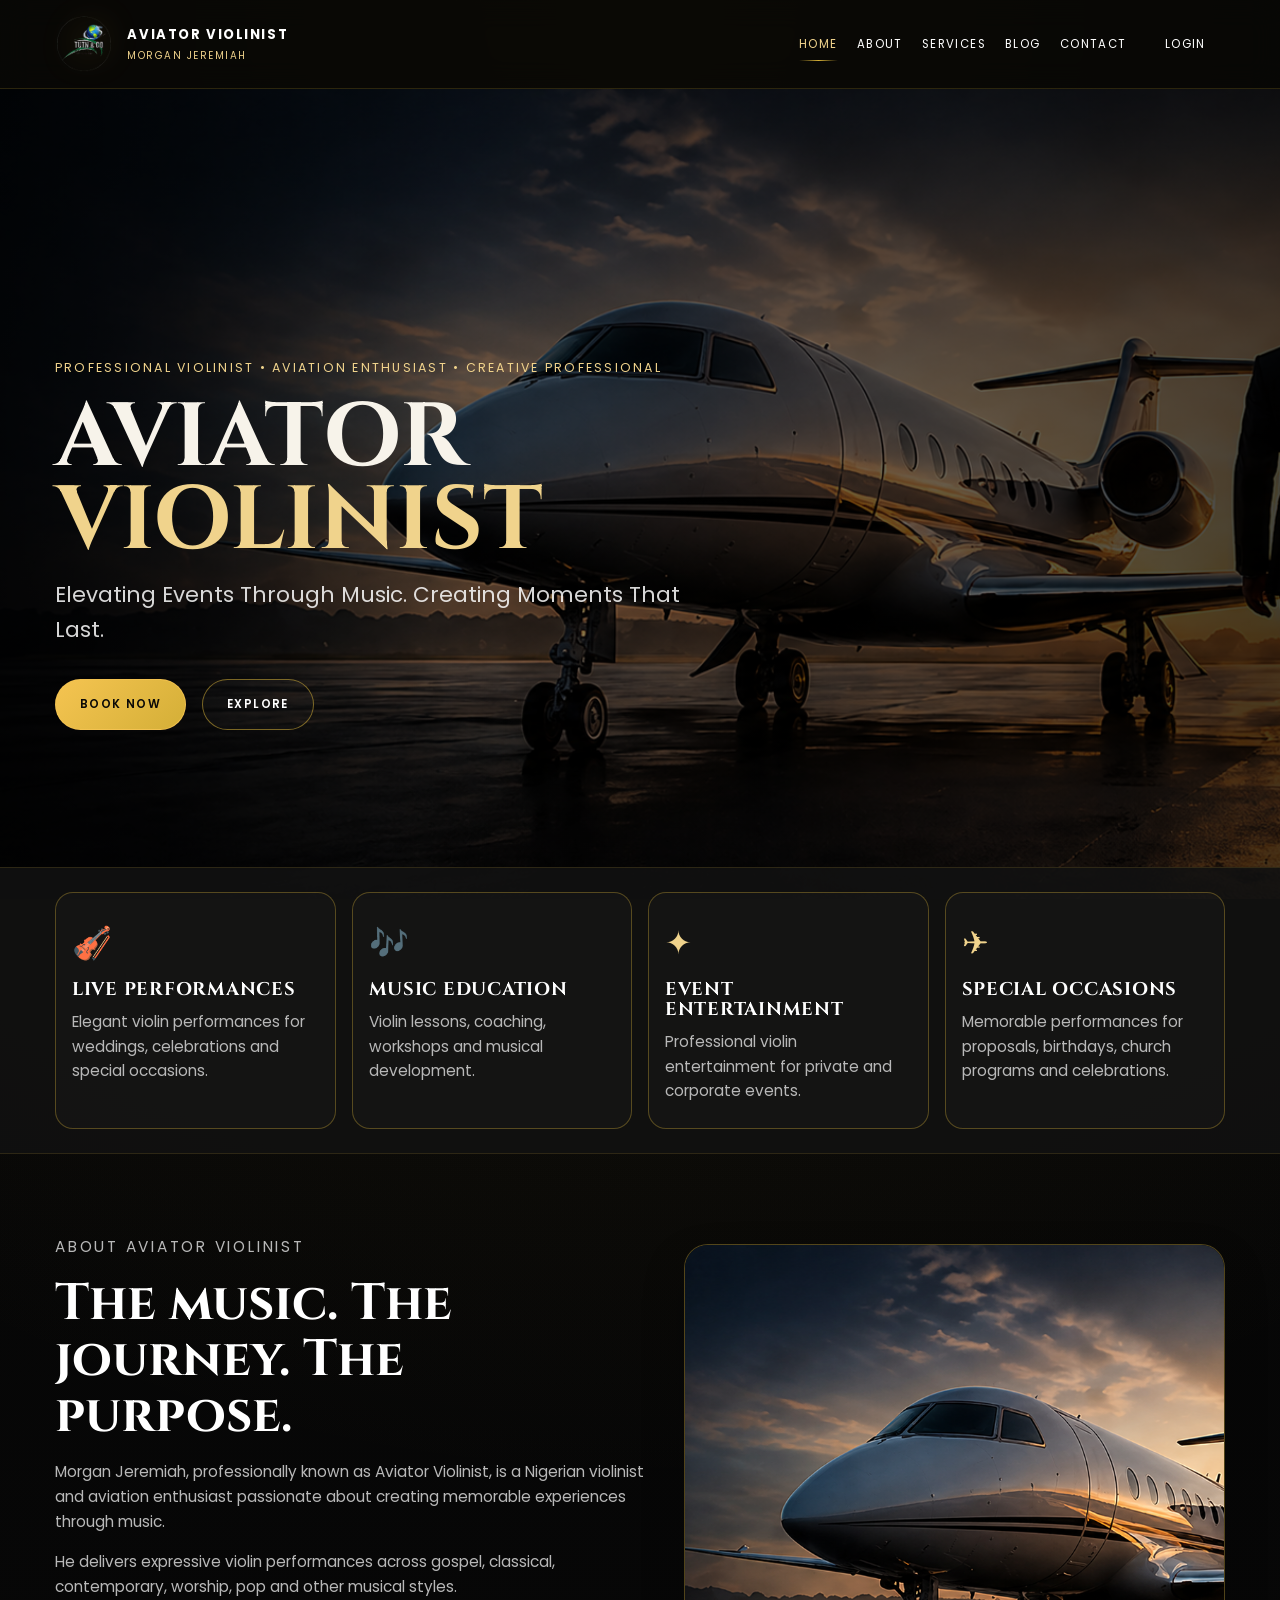
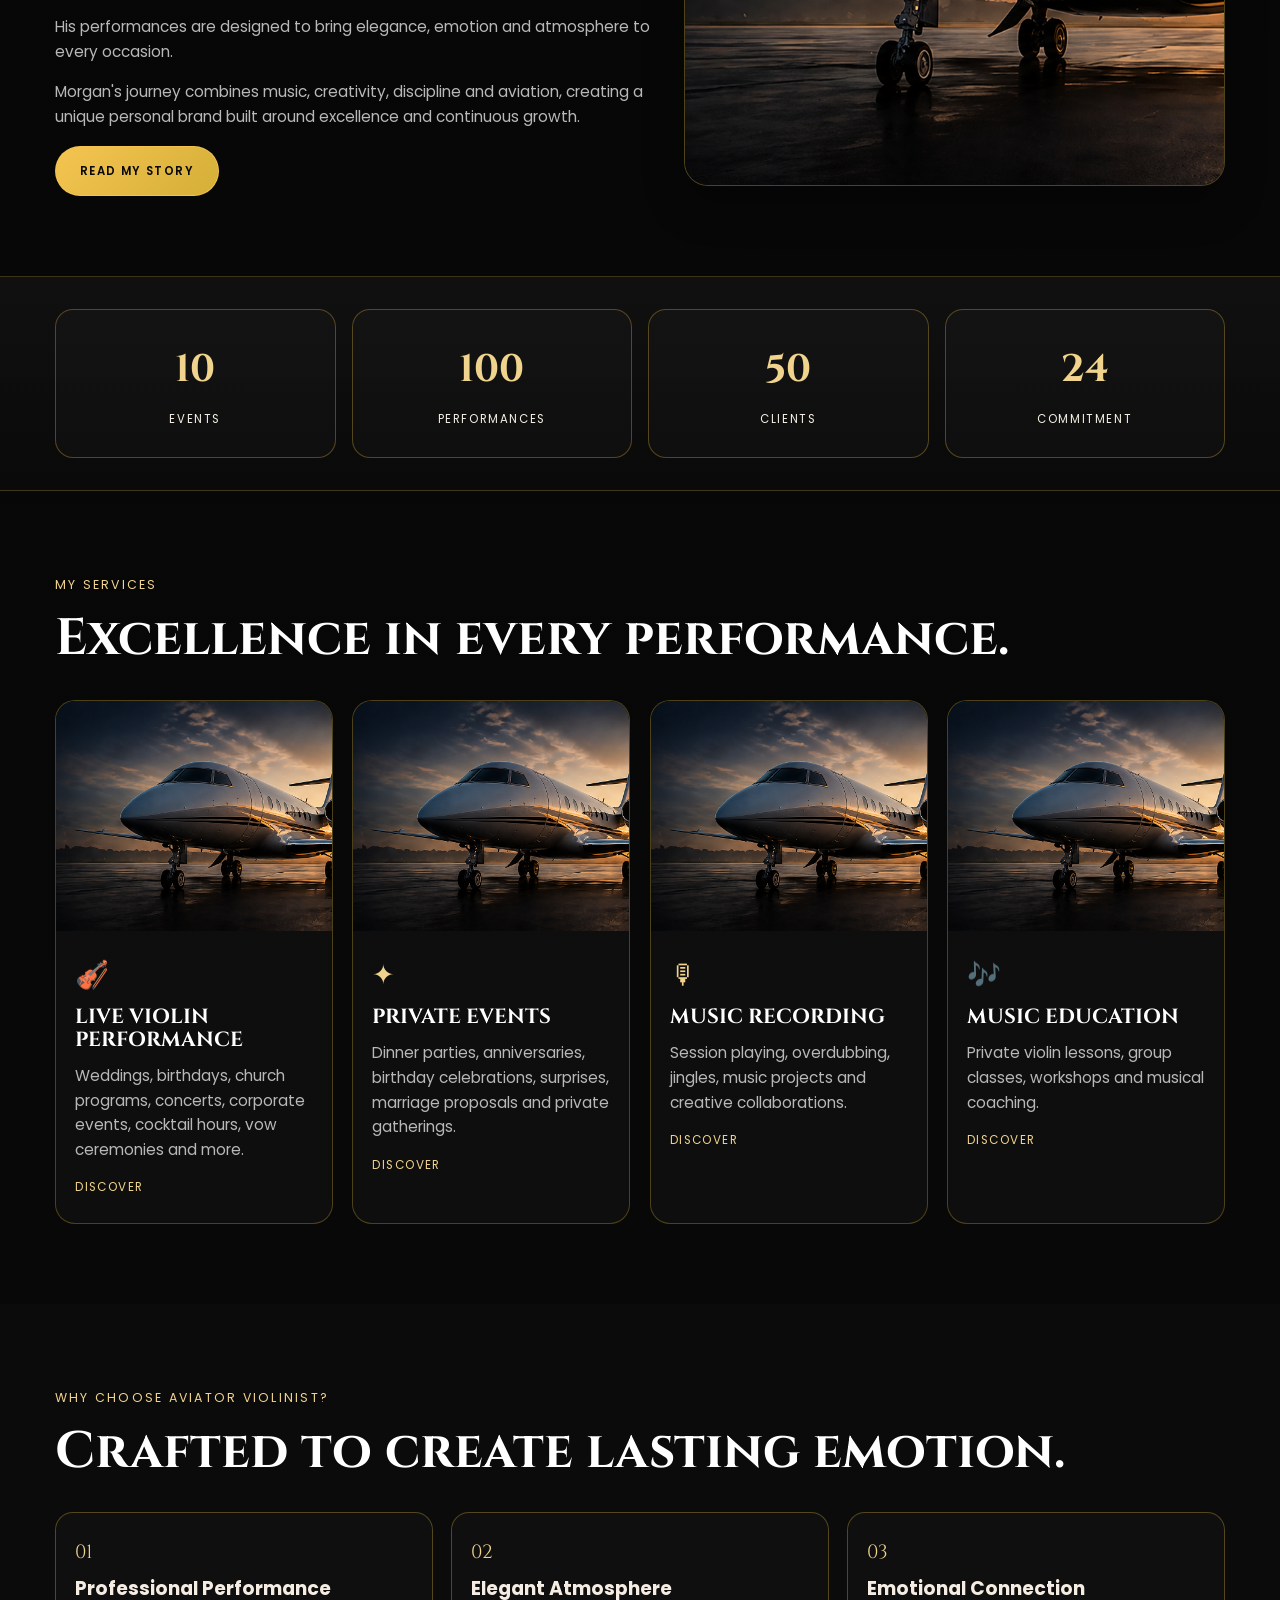
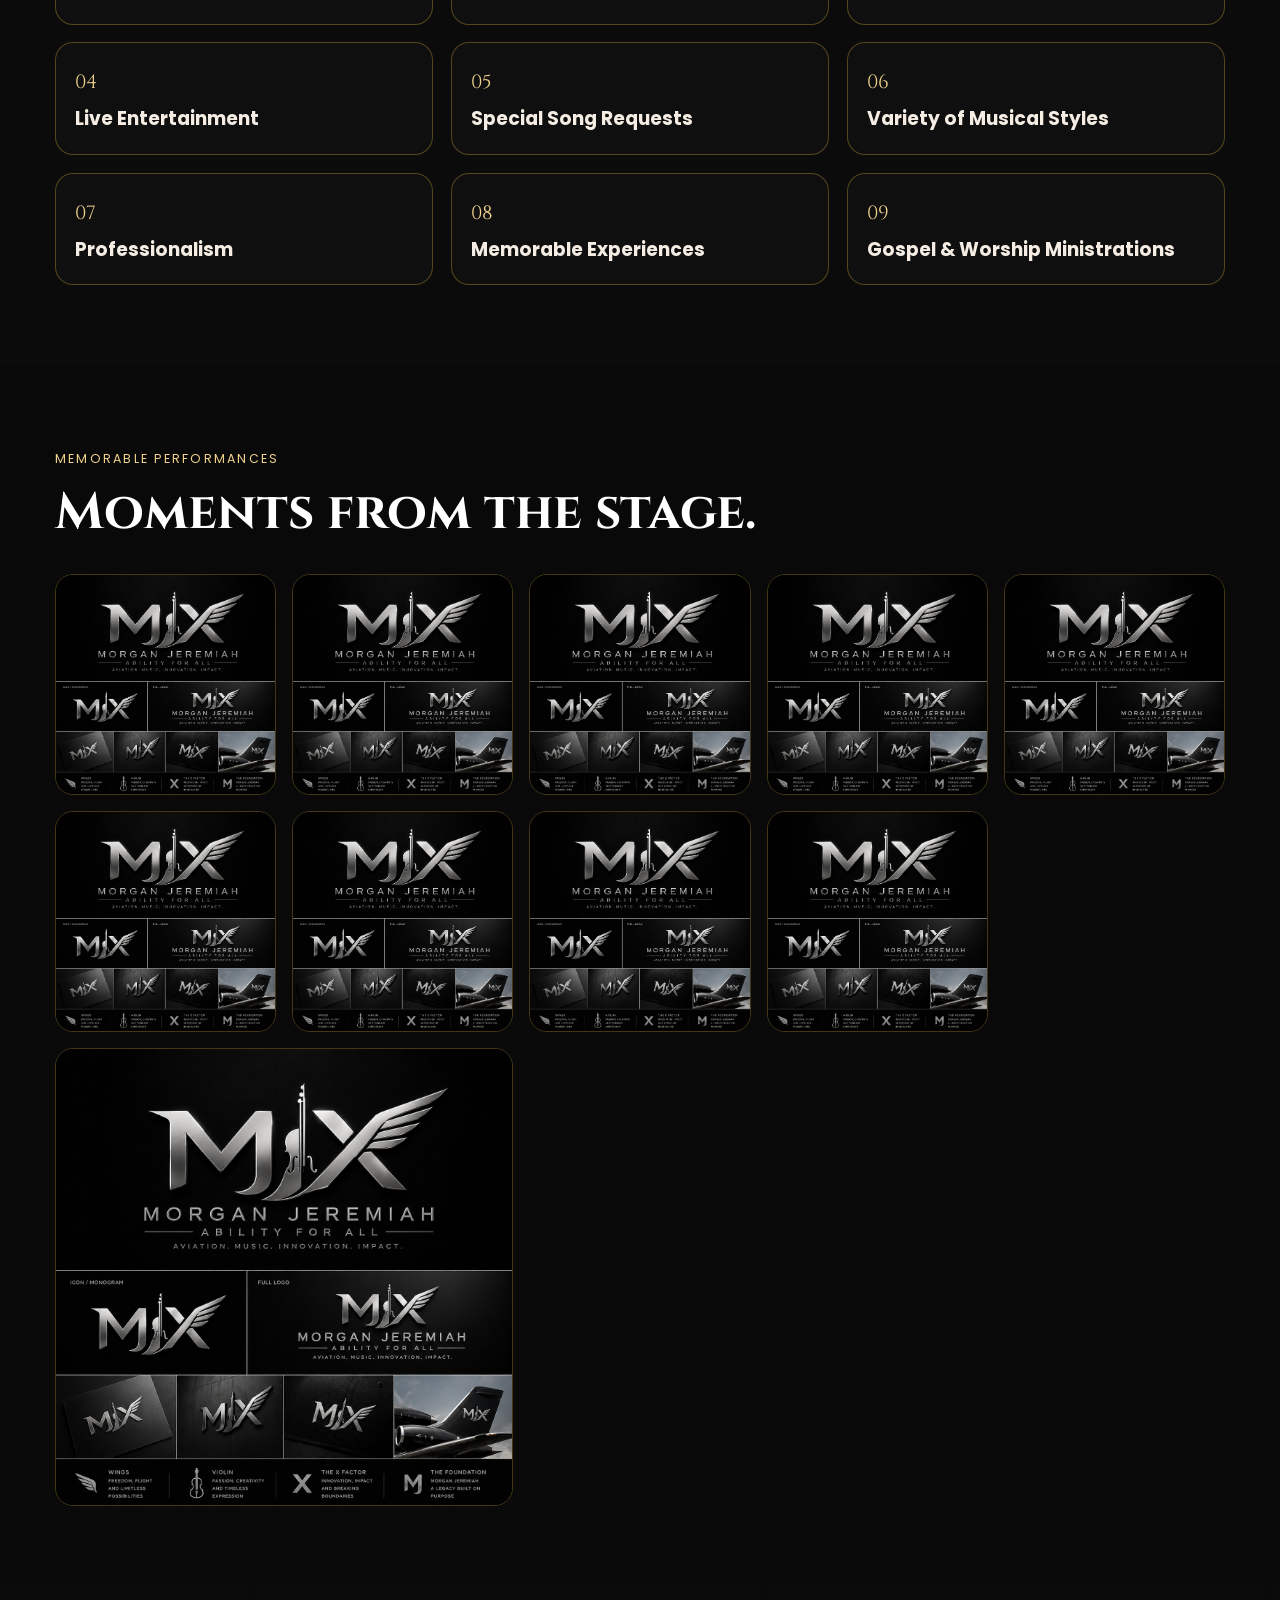
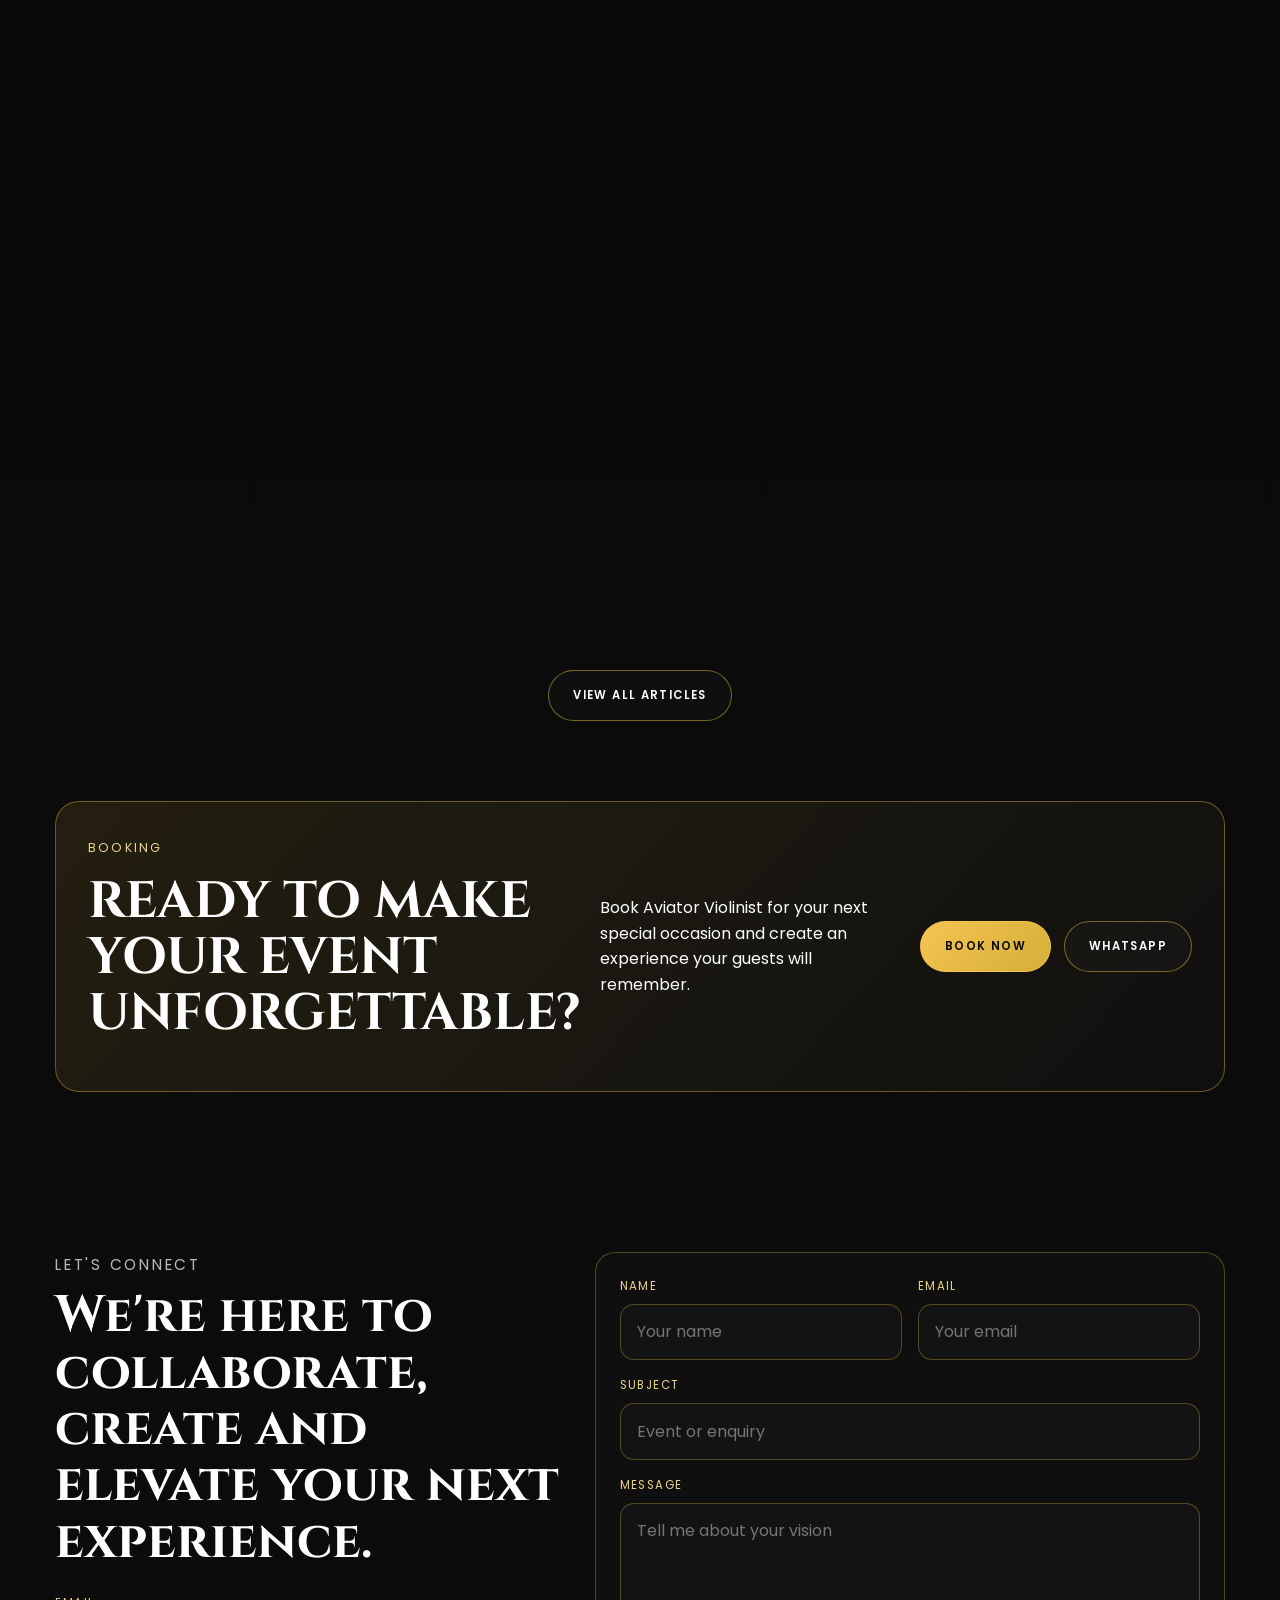
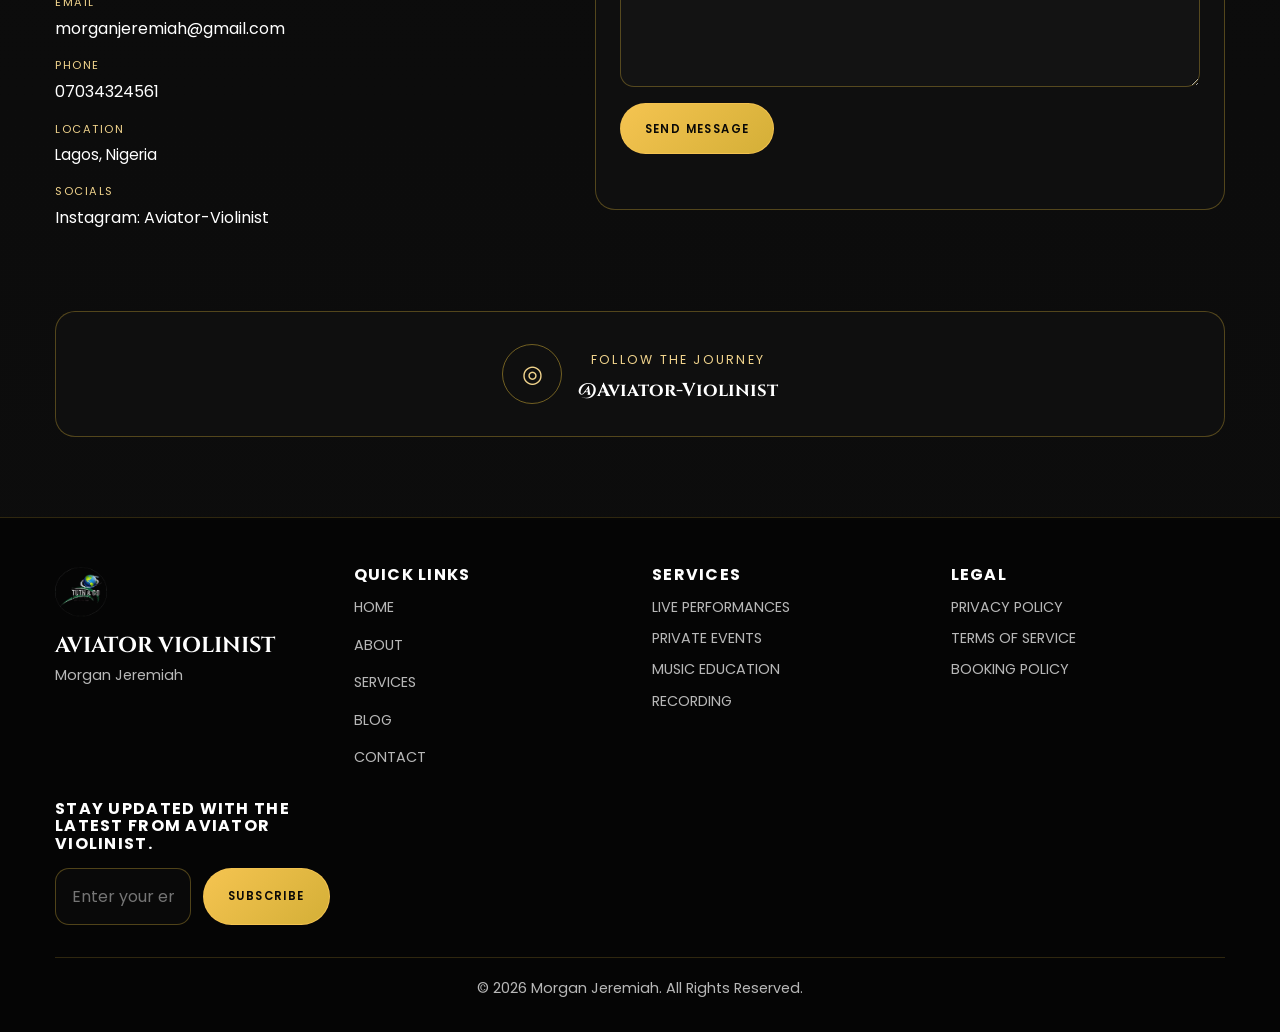
==== index.html @ 09c006a3 "updated the info" ====
<!doctype html>
<html lang="en">
  <head>
    <meta charset="UTF-8" />
    <meta name="viewport" content="width=device-width, initial-scale=1.0" />
    <meta
      name="description"
      content="Aviator Violinist — professional violin performances for weddings, birthdays, church programs, corporate events, proposals and special occasions in Nigeria."
    />
    <meta property="og:title" content="Aviator Violinist | Morgan Jeremiah" />
    <meta
      property="og:description"
      content="Professional violinist, aviation enthusiast, and creative professional delivering elegant live performances and memorable experiences."
    />
    <meta property="og:type" content="website" />
    <meta name="twitter:card" content="summary_large_image" />
    <title>Aviator Violinist | Morgan Jeremiah</title>
    <link rel="icon" type="image/png" href="assets/images/favicon.png" />
    <link rel="preconnect" href="https://fonts.googleapis.com" />
    <link rel="preconnect" href="https://fonts.gstatic.com" crossorigin />
    <link
      href="https://fonts.googleapis.com/css2?family=Cinzel:wght@400;500;600;700&family=Cormorant+Garamond:wght@500;600;700&family=Montserrat:wght@400;500;600;700&family=Poppins:wght@300;400;500;600;700&display=swap"
      rel="stylesheet"
    />
    <link rel="stylesheet" href="css/mjx.css" />
  </head>
  <body>
    <div class="preloader" id="preloader" aria-live="polite" aria-label="Loading page">
      <div class="preloader__sky"></div>
      <div class="preloader__stars"></div>
      <div class="preloader__ring"></div>

      <div class="preloader__logo-wrap">
        <img class="preloader__logo" src="assets/images/logo.png" alt="Aviator Violinist logo" />
        <h1>AVIATOR <span>VIOLINIST</span></h1>
        <p>Professional Violinist • Aviation Enthusiast • Creative Professional</p>
      </div>

      <div class="preloader__flight-board">
        <div class="flight-board__header">
          <span>FLIGHT AV707</span>
          <span>DESTINATION</span>
          <span>PORTFOLIO EXPERIENCE</span>
        </div>
        <div id="loading-message" class="flight-board__message">Checking Passport</div>
      </div>

      <div class="preloader__progress-wrap">
        <div class="preloader__progress-bar">
          <span id="progress-fill"></span>
        </div>
        <div id="loader-percent" class="preloader__percent">0%</div>
      </div>
    </div>

    <div class="site-shell" id="site-shell">
      <header class="site-header">
        <div class="container navbar">
          <a class="brand" href="#home" aria-label="Aviator Violinist home">
            <img class="logo" src="assets/images/logo.png" alt="Aviator Violinist logo" />
            <div class="brand-copy">
              <strong>AVIATOR VIOLINIST</strong>
              <span>Morgan Jeremiah</span>
            </div>
          </a>

          <button class="menu-toggle" type="button" aria-label="Open menu">
            <span></span>
            <span></span>
            <span></span>
          </button>

          <nav class="nav-links" aria-label="Main navigation">
            <a href="#home" class="is-active">HOME</a>
            <a href="#about">ABOUT</a>
            <a href="#services">SERVICES</a>
            <a href="#blog">BLOG</a>
            <a href="#contact">CONTACT</a>
            <a class="nav-login" href="#contact">LOGIN</a>
            <button class="nav-menu" type="button" aria-label="Open menu">MENU</button>
          </nav>
        </div>
      </header>

      <main>
        <section class="hero" id="home">
          <div class="container hero-content reveal">
            <div class="hero-copy">
              <p class="eyebrow">Professional Violinist • Aviation Enthusiast • Creative Professional</p>
              <h1>AVIATOR <span>VIOLINIST</span></h1>
              <p class="hero-sub">Elevating Events Through Music. Creating Moments That Last.</p>
              <div class="hero-actions">
                <a class="btn btn-primary" href="https://wa.me/2347034324561" target="_blank" rel="noreferrer">BOOK NOW</a>
                <a class="btn btn-secondary" href="#about">EXPLORE</a>
              </div>
            </div>
          </div>
        </section>

        <section class="feature-strip">
          <div class="container feature-grid">
            <article class="feature-card reveal">
              <div class="feature-icon">🎻</div>
              <h3>LIVE PERFORMANCES</h3>
              <p>Elegant violin performances for weddings, celebrations and special occasions.</p>
            </article>
            <article class="feature-card reveal">
              <div class="feature-icon">🎶</div>
              <h3>MUSIC EDUCATION</h3>
              <p>Violin lessons, coaching, workshops and musical development.</p>
            </article>
            <article class="feature-card reveal">
              <div class="feature-icon">✦</div>
              <h3>EVENT ENTERTAINMENT</h3>
              <p>Professional violin entertainment for private and corporate events.</p>
            </article>
            <article class="feature-card reveal">
              <div class="feature-icon">✈</div>
              <h3>SPECIAL OCCASIONS</h3>
              <p>Memorable performances for proposals, birthdays, church programs and celebrations.</p>
            </article>
          </div>
        </section>

        <section class="section about-section" id="about">
          <div class="container about-layout">
            <div class="about-copy reveal">
              <p class="eyebrow">ABOUT AVIATOR VIOLINIST</p>
              <h2>The music. The journey. The purpose.</h2>
              <p>
                Morgan Jeremiah, professionally known as Aviator Violinist, is a Nigerian violinist and aviation enthusiast passionate about creating memorable experiences through music.
              </p>
              <p>
                He delivers expressive violin performances across gospel, classical, contemporary, worship, pop and other musical styles.
              </p>
              <p>
                His performances are designed to bring elegance, emotion and atmosphere to every occasion.
              </p>
              <p>
                Morgan's journey combines music, creativity, discipline and aviation, creating a unique personal brand built around excellence and continuous growth.
              </p>
              <a class="btn btn-primary" href="#contact">READ MY STORY</a>
            </div>
            <div class="about-visual reveal">
              <img src="assets/images/about.jpg" alt="Morgan Jeremiah performing with violin" />
            </div>
          </div>
        </section>

        <section class="stats-strip">
          <div class="container stats-grid">
            <div class="stat-card reveal">
              <strong class="counter" data-target="10">0</strong>
              <span>EVENTS</span>
            </div>
            <div class="stat-card reveal">
              <strong class="counter" data-target="100">0</strong>
              <span>PERFORMANCES</span>
            </div>
            <div class="stat-card reveal">
              <strong class="counter" data-target="50">0</strong>
              <span>CLIENTS</span>
            </div>
            <div class="stat-card reveal">
              <strong class="counter" data-target="24">0</strong>
              <span>COMMITMENT</span>
            </div>
          </div>
        </section>

        <section class="section services-section" id="services">
          <div class="container">
            <div class="section-heading reveal">
              <p class="eyebrow">MY SERVICES</p>
              <h2>Excellence in every performance.</h2>
            </div>

            <div class="services-grid">
              <article class="service-card reveal">
                <img src="assets/images/service-1.jpg" alt="Live violin performance" />
                <div class="service-body">
                  <div class="service-icon">🎻</div>
                  <h3>LIVE VIOLIN PERFORMANCE</h3>
                  <p>Weddings, birthdays, church programs, concerts, corporate events, cocktail hours, vow ceremonies and more.</p>
                  <a href="#contact" class="service-link">DISCOVER</a>
                </div>
              </article>
              <article class="service-card reveal">
                <img src="assets/images/service-2.jpg" alt="Private event violin performance" />
                <div class="service-body">
                  <div class="service-icon">✦</div>
                  <h3>PRIVATE EVENTS</h3>
                  <p>Dinner parties, anniversaries, birthday celebrations, surprises, marriage proposals and private gatherings.</p>
                  <a href="#contact" class="service-link">DISCOVER</a>
                </div>
              </article>
              <article class="service-card reveal">
                <img src="assets/images/service-3.jpg" alt="Music recording and studio session" />
                <div class="service-body">
                  <div class="service-icon">🎙</div>
                  <h3>MUSIC RECORDING</h3>
                  <p>Session playing, overdubbing, jingles, music projects and creative collaborations.</p>
                  <a href="#contact" class="service-link">DISCOVER</a>
                </div>
              </article>
              <article class="service-card reveal">
                <img src="assets/images/service-4.jpg" alt="Music education lesson" />
                <div class="service-body">
                  <div class="service-icon">🎶</div>
                  <h3>MUSIC EDUCATION</h3>
                  <p>Private violin lessons, group classes, workshops and musical coaching.</p>
                  <a href="#contact" class="service-link">DISCOVER</a>
                </div>
              </article>
            </div>
          </div>
        </section>

        <section class="section reasons-section">
          <div class="container">
            <div class="section-heading reveal">
              <p class="eyebrow">WHY CHOOSE AVIATOR VIOLINIST?</p>
              <h2>Crafted to create lasting emotion.</h2>
            </div>
            <div class="reasons-grid">
              <div class="reason-card reveal"><span>01</span><h3>Professional Performance</h3></div>
              <div class="reason-card reveal"><span>02</span><h3>Elegant Atmosphere</h3></div>
              <div class="reason-card reveal"><span>03</span><h3>Emotional Connection</h3></div>
              <div class="reason-card reveal"><span>04</span><h3>Live Entertainment</h3></div>
              <div class="reason-card reveal"><span>05</span><h3>Special Song Requests</h3></div>
              <div class="reason-card reveal"><span>06</span><h3>Variety of Musical Styles</h3></div>
              <div class="reason-card reveal"><span>07</span><h3>Professionalism</h3></div>
              <div class="reason-card reveal"><span>08</span><h3>Memorable Experiences</h3></div>
              <div class="reason-card reveal"><span>09</span><h3>Gospel & Worship Ministrations</h3></div>
            </div>
          </div>
        </section>

        <section class="section gallery-section" id="gallery">
          <div class="container">
            <div class="section-heading reveal">
              <p class="eyebrow">MEMORABLE PERFORMANCES</p>
              <h2>Moments from the stage.</h2>
            </div>
            <div class="gallery-grid">
              <figure class="gallery-item reveal">
                <img src="assets/images/gallery-1.jpg" alt="Violin performance at a ceremony" data-caption="Elegant performance under warm golden lights." />
              </figure>
              <figure class="gallery-item reveal">
                <img src="assets/images/gallery-2.jpg" alt="Live violin performance during a church program" data-caption="A memorable church performance with emotional depth." />
              </figure>
              <figure class="gallery-item reveal">
                <img src="assets/images/gallery-3.jpg" alt="Violin solo at an event" data-caption="A cinematic musical moment for guests." />
              </figure>
              <figure class="gallery-item reveal">
                <img src="assets/images/gallery-4.jpg" alt="Violinist performing during a private celebration" data-caption="Luxury atmosphere and intimate elegance." />
              </figure>
              <figure class="gallery-item reveal">
                <img src="assets/images/gallery-5.jpg" alt="Classical violin set" data-caption="Classical expression with premium stage presence." />
              </figure>
              <figure class="gallery-item reveal">
                <img src="assets/images/gallery-6.jpg" alt="Violin and event lighting" data-caption="A refined event experience shaped by music." />
              </figure>
              <figure class="gallery-item reveal">
                <img src="assets/images/gallery-7.jpg" alt="Violinist at a special occasion" data-caption="Personalized performance for a meaningful celebration." />
              </figure>
              <figure class="gallery-item reveal">
                <img src="assets/images/gallery-8.jpg" alt="Violin expressively played for audience" data-caption="Moments that stay in the memory long after the event." />
              </figure>
              <figure class="gallery-item reveal">
                <img src="assets/images/gallery-9.jpg" alt="Performance in a live acoustic setting" data-caption="Acoustic elegance and emotional resonance." />
              </figure>
              <figure class="gallery-item reveal large">
                <img src="assets/images/gallery-10.jpg" alt="Aviator Violinist performing on stage" data-caption="A signature performance built on artistry and atmosphere." />
              </figure>
            </div>
          </div>
        </section>

        <section class="section blog-section" id="blog">
          <div class="container">
            <div class="section-heading reveal">
              <p class="eyebrow">LATEST INSIGHTS</p>
              <h2>Ideas, stories and experiences.</h2>
            </div>
            <div class="blog-grid">
              <article class="blog-card reveal">
                <img src="assets/images/blog-1.jpg" alt="Violin on stage" />
                <div class="blog-body">
                  <div class="meta-row">
                    <span>05 OCT 2026</span>
                    <span>ART</span>
                  </div>
                  <h3>THE ART OF THE VIOLIN</h3>
                  <p>Exploring the beauty, emotion and versatility of violin music.</p>
                  <a href="#contact" class="read-more">READ MORE</a>
                </div>
              </article>
              <article class="blog-card reveal">
                <img src="assets/images/blog-2.jpg" alt="Music practice and discipline" />
                <div class="blog-body">
                  <div class="meta-row">
                    <span>12 NOV 2026</span>
                    <span>DISCIPLINE</span>
                  </div>
                  <h3>MUSIC, DISCIPLINE & EXCELLENCE</h3>
                  <p>How consistency and discipline shape a creative journey.</p>
                  <a href="#contact" class="read-more">READ MORE</a>
                </div>
              </article>
              <article class="blog-card reveal">
                <img src="assets/images/blog-3.jpg" alt="Aviation and violin inspiration" />
                <div class="blog-body">
                  <div class="meta-row">
                    <span>20 DEC 2026</span>
                    <span>JOURNEY</span>
                  </div>
                  <h3>FROM AVIATION TO MUSIC</h3>
                  <p>The journey behind the Aviator Violinist identity.</p>
                  <a href="#contact" class="read-more">READ MORE</a>
                </div>
              </article>
            </div>
            <div class="section-action reveal">
              <a class="btn btn-secondary" href="#contact">VIEW ALL ARTICLES</a>
            </div>
          </div>
        </section>

        <section class="section booking-section">
          <div class="container booking-box reveal">
            <div>
              <p class="eyebrow">BOOKING</p>
              <h2>READY TO MAKE YOUR EVENT UNFORGETTABLE?</h2>
            </div>
            <p>Book Aviator Violinist for your next special occasion and create an experience your guests will remember.</p>
            <div class="booking-actions">
              <a class="btn btn-primary" href="https://wa.me/2347034324561" target="_blank" rel="noreferrer">BOOK NOW</a>
              <a class="btn btn-secondary" href="https://wa.me/2347034324561" target="_blank" rel="noreferrer">WHATSAPP</a>
            </div>
          </div>
        </section>

        <section class="section contact-section" id="contact">
          <div class="container contact-layout">
            <div class="contact-copy reveal">
              <p class="eyebrow">LET'S CONNECT</p>
              <h2>We're here to collaborate, create and elevate your next experience.</h2>
              <div class="contact-list">
                <div class="contact-item">
                  <span>Email</span>
                  <a href="mailto:morganjeremiah@gmail.com">morganjeremiah@gmail.com</a>
                </div>
                <div class="contact-item">
                  <span>Phone</span>
                  <a href="tel:+2347034324561">07034324561</a>
                </div>
                <div class="contact-item">
                  <span>Location</span>
                  <p>Lagos, Nigeria</p>
                </div>
                <div class="contact-item">
                  <span>Socials</span>
                  <a href="https://instagram.com/Aviator-Violinist" target="_blank" rel="noreferrer">Instagram: Aviator-Violinist</a>
                </div>
              </div>
            </div>

            <form class="contact-form reveal" id="contactForm" novalidate>
              <div class="form-row">
                <label>
                  <span>Name</span>
                  <input type="text" name="name" placeholder="Your name" required />
                </label>
                <label>
                  <span>Email</span>
                  <input type="email" name="email" placeholder="Your email" required />
                </label>
              </div>
              <label>
                <span>Subject</span>
                <input type="text" name="subject" placeholder="Event or enquiry" required />
              </label>
              <label>
                <span>Message</span>
                <textarea name="message" rows="6" placeholder="Tell me about your vision" required></textarea>
              </label>
              <button class="btn btn-primary" type="submit">SEND MESSAGE</button>
              <p class="form-status" aria-live="polite"></p>
            </form>
          </div>
        </section>

        <section class="section social-section">
          <div class="container social-box reveal">
            <div class="social-icon">◎</div>
            <div>
              <p class="eyebrow">FOLLOW THE JOURNEY</p>
              <h3>@Aviator-Violinist</h3>
            </div>
          </div>
        </section>
      </main>

      <footer class="footer">
        <div class="container footer-grid">
          <div class="footer-brand">
            <img src="assets/images/logo.png" alt="Aviator Violinist logo" />
            <h3>AVIATOR VIOLINIST</h3>
            <p>Morgan Jeremiah</p>
          </div>
          <div>
            <h4>Quick Links</h4>
            <ul>
              <li><a href="#home">HOME</a></li>
              <li><a href="#about">ABOUT</a></li>
              <li><a href="#services">SERVICES</a></li>
              <li><a href="#blog">BLOG</a></li>
              <li><a href="#contact">CONTACT</a></li>
            </ul>
          </div>
          <div>
            <h4>Services</h4>
            <ul>
              <li>LIVE PERFORMANCES</li>
              <li>PRIVATE EVENTS</li>
              <li>MUSIC EDUCATION</li>
              <li>RECORDING</li>
            </ul>
          </div>
          <div>
            <h4>Legal</h4>
            <ul>
              <li>PRIVACY POLICY</li>
              <li>TERMS OF SERVICE</li>
              <li>BOOKING POLICY</li>
            </ul>
          </div>
          <div class="newsletter-box">
            <h4>Stay updated with the latest from Aviator Violinist.</h4>
            <div class="newsletter-form">
              <input type="email" aria-label="Email address" placeholder="Enter your email" />
              <button type="button" class="btn btn-primary">SUBSCRIBE</button>
            </div>
          </div>
        </div>
        <div class="container footer-bottom">
          <p>© 2026 Morgan Jeremiah. All Rights Reserved.</p>
        </div>
      </footer>
    </div>

    <div class="lightbox" id="lightbox" aria-hidden="true">
      <button class="lightbox__close" type="button" aria-label="Close gallery">×</button>
      <button class="lightbox__nav lightbox__prev" type="button" aria-label="Previous image">‹</button>
      <div class="lightbox__content">
        <img id="lightbox-image" src="" alt="Expanded gallery item" />
        <p id="lightbox-caption"></p>
      </div>
      <button class="lightbox__nav lightbox__next" type="button" aria-label="Next image">›</button>
    </div>

    <script src="script.js"></script>
  </body>
</html>
---- css/mjx.css ----
:root {
  --bg: #050505;
  --bg-2: #0b0b0b;
  --card: #111111;
  --panel: rgba(255, 255, 255, 0.04);
  --gold: #d4af37;
  --gold-bright: #f5c451;
  --gold-soft: #f0d38c;
  --text: #ffffff;
  --muted: #b8b8b8;
  --border: rgba(212, 175, 55, 0.55);
  --shadow: rgba(0, 0, 0, 0.45);
}

* {
  box-sizing: border-box;
  margin: 0;
  padding: 0;
}

html {
  scroll-behavior: smooth;
}

body {
  margin: 0;
  font-family: 'Poppins', sans-serif;
  background:
    radial-gradient(circle at top, rgba(212, 175, 55, 0.12), transparent 20%),
    linear-gradient(180deg, var(--bg) 0%, #0d0d0d 100%);
  color: var(--text);
  line-height: 1.6;
  overflow-x: hidden;
}

body::before {
  content: '';
  position: fixed;
  inset: 0;
  background-image:
    linear-gradient(rgba(255, 255, 255, 0.02) 1px, transparent 1px),
    linear-gradient(90deg, rgba(255, 255, 255, 0.02) 1px, transparent 1px);
  background-size: 24px 24px;
  opacity: 0.3;
  pointer-events: none;
}

img {
  max-width: 100%;
  display: block;
}

svg {
  display: block;
}

a {
  color: inherit;
  text-decoration: none;
}

button,
input,
textarea {
  font: inherit;
}

button {
  cursor: pointer;
}

.container {
  width: min(1170px, calc(100% - 2rem));
  margin: 0 auto;
}

.section {
  padding: 5rem 0;
}

.eyebrow {
  display: inline-block;
  color: var(--gold-soft);
  letter-spacing: 0.18em;
  text-transform: uppercase;
  font-size: 0.78rem;
  margin-bottom: 1rem;
}

h1,
h2,
h3,
h4 {
  font-family: 'Cinzel', serif;
  line-height: 1.1;
}

p,
label,
li,
a {
  font-family: 'Poppins', sans-serif;
}

.btn {
  display: inline-flex;
  align-items: center;
  justify-content: center;
  gap: 0.6rem;
  border: 1px solid var(--border);
  border-radius: 999px;
  padding: 0.95rem 1.5rem;
  text-transform: uppercase;
  letter-spacing: 0.12em;
  font-size: 0.72rem;
  font-weight: 600;
  transition: transform 0.25s ease, box-shadow 0.25s ease, border-color 0.25s ease;
}

.btn:hover,
.btn:focus-visible {
  transform: translateY(-2px);
  box-shadow: 0 16px 32px rgba(212, 175, 55, 0.12);
}

.btn-primary {
  background: linear-gradient(135deg, var(--gold-bright), var(--gold));
  color: #0a0907;
  border-color: rgba(245, 196, 81, 0.9);
}

.btn-secondary {
  background: rgba(255, 255, 255, 0.02);
  color: var(--text);
}

.site-header {
  position: sticky;
  top: 0;
  z-index: 100;
  background: rgba(5, 5, 5, 0.75);
  backdrop-filter: blur(14px);
  border-bottom: 1px solid rgba(212, 175, 55, 0.18);
}

.navbar {
  display: flex;
  align-items: center;
  justify-content: space-between;
  min-height: 88px;
  gap: 1rem;
}

.brand {
  display: inline-flex;
  align-items: center;
  gap: 0.9rem;
  min-width: 0;
}

.logo {
  width: 58px;
  height: 58px;
  object-fit: contain;
  filter: drop-shadow(0 0 18px rgba(212, 175, 55, 0.22));
}

.brand-copy {
  display: flex;
  flex-direction: column;
  gap: 0.2rem;
}

.brand-copy strong {
  font-size: 0.82rem;
  letter-spacing: 0.12em;
  color: var(--text);
}

.brand-copy span {
  font-size: 0.62rem;
  letter-spacing: 0.15em;
  text-transform: uppercase;
  color: var(--gold-soft);
}

.nav-links {
  display: flex;
  align-items: center;
  gap: 1.2rem;
}

.nav-links a,
.nav-menu {
  position: relative;
  color: var(--text);
  font-size: 0.72rem;
  letter-spacing: 0.12em;
  text-transform: uppercase;
  padding: 0.3rem 0;
  border: none;
  background: transparent;
}

.nav-links a::after,
.nav-menu::after {
  content: '';
  position: absolute;
  left: 0;
  bottom: -0.2rem;
  width: 100%;
  height: 1px;
  background: linear-gradient(90deg, transparent, var(--gold), transparent);
  transform: scaleX(0);
  transition: transform 0.25s ease;
}

.nav-links a:hover::after,
.nav-links a.is-active::after,
.nav-menu:hover::after {
  transform: scaleX(1);
}

.nav-links a.is-active {
  color: var(--gold-soft);
}

.nav-login {
  padding: 0.7rem 1.2rem !important;
  border: 1px solid rgba(212, 175, 55, 0.7);
  border-radius: 999px;
  background: rgba(212, 175, 55, 0.03);
}

.nav-menu {
  display: none;
  padding: 0.7rem 1rem;
  border: 1px solid rgba(255, 255, 255, 0.2);
  border-radius: 999px;
}

.menu-toggle {
  display: none;
  width: 48px;
  height: 48px;
  border-radius: 50%;
  border: 1px solid rgba(212, 175, 55, 0.45);
  background: rgba(255, 255, 255, 0.02);
}

.menu-toggle span {
  display: block;
  width: 18px;
  height: 2px;
  background: var(--text);
  margin: 5px auto;
}

.hero {
  position: relative;
  min-height: 90vh;
  display: flex;
  align-items: center;
  background:
    linear-gradient(90deg, rgba(0, 0, 0, 0.78) 0%, rgba(0, 0, 0, 0.42) 36%, rgba(0, 0, 0, 0.72) 100%),
    url('../assets/images/hero.jpg') center/cover no-repeat;
}

.hero-content {
  position: relative;
  z-index: 1;
  width: min(1170px, calc(100% - 2rem));
  padding-top: 6rem;
}

.hero-copy {
  max-width: 800px;
}

.hero-copy .eyebrow {
  margin-bottom: 1.2rem;
}

.hero h1 {
  font-size: clamp(3.5rem, 7vw, 7rem);
  color: #f7f3ea;
  line-height: 0.92;
  margin-bottom: 1rem;
}

.hero h1 span {
  color: var(--gold-soft);
}

.hero-sub {
  font-size: clamp(1.05rem, 2vw, 1.35rem);
  color: rgba(255, 255, 255, 0.84);
  margin-bottom: 2rem;
  max-width: 660px;
}

.hero-actions {
  display: flex;
  flex-wrap: wrap;
  gap: 1rem;
}

.feature-strip {
  background: rgba(17, 17, 17, 0.9);
  border-top: 1px solid rgba(212, 175, 55, 0.15);
  border-bottom: 1px solid rgba(212, 175, 55, 0.15);
  margin-top: -2rem;
  position: relative;
  z-index: 2;
}

.feature-grid {
  display: grid;
  grid-template-columns: repeat(4, minmax(0, 1fr));
  gap: 1rem;
  padding: 1.5rem 0;
}

.feature-card {
  background: rgba(255, 255, 255, 0.02);
  border: 1px solid rgba(212, 175, 55, 0.35);
  border-radius: 18px;
  padding: 1.5rem 1rem;
  text-align: left;
}

.feature-icon {
  font-size: 2rem;
  color: var(--gold-soft);
  margin-bottom: 0.75rem;
}

.feature-card h3 {
  font-size: 1.15rem;
  margin-bottom: 0.6rem;
  letter-spacing: 0.04em;
}

.feature-card p,
.about-copy p,
.service-body p,
.blog-body p,
.contact-list p,
.contact-copy p,
.footer p,
.footer li,
.footer a,
.reason-card h3 {
  color: var(--muted);
  font-size: 0.96rem;
}

.about-section {
  padding-top: 5rem;
}

.about-layout {
  display: grid;
  grid-template-columns: 1.05fr 0.95fr;
  gap: 2rem;
  align-items: center;
}

.about-copy h2,
.section-heading h2,
.booking-box h2,
.contact-copy h2 {
  font-size: clamp(2.2rem, 4vw, 3.2rem);
  margin-bottom: 1rem;
}

.about-copy p {
  margin-bottom: 1rem;
}

.about-visual {
  border: 1px solid rgba(212, 175, 55, 0.35);
  border-radius: 24px;
  overflow: hidden;
  background: rgba(255, 255, 255, 0.02);
  box-shadow: 0 20px 40px rgba(0, 0, 0, 0.28);
}

.about-visual img {
  width: 100%;
  height: 100%;
  min-height: 540px;
  object-fit: cover;
}

.stats-strip {
  background: linear-gradient(180deg, rgba(17, 17, 17, 0.88), rgba(10, 10, 10, 0.98));
  border-top: 1px solid rgba(212, 175, 55, 0.25);
  border-bottom: 1px solid rgba(212, 175, 55, 0.25);
  padding: 2rem 0;
}

.stats-grid {
  display: grid;
  grid-template-columns: repeat(4, minmax(0, 1fr));
  gap: 1rem;
}

.stat-card {
  background: rgba(255, 255, 255, 0.02);
  border: 1px solid rgba(212, 175, 55, 0.35);
  border-radius: 18px;
  padding: 1.8rem 1.2rem;
  text-align: center;
}

.counter {
  display: block;
  font-family: 'Cinzel', serif;
  color: var(--gold-soft);
  font-size: clamp(2rem, 3vw, 3rem);
  margin-bottom: 0.6rem;
}

.stat-card span {
  display: block;
  color: #f5f0e5;
  text-transform: uppercase;
  letter-spacing: 0.14em;
  font-size: 0.72rem;
}

.section-heading {
  margin-bottom: 2rem;
}

.services-grid {
  display: grid;
  grid-template-columns: repeat(4, minmax(0, 1fr));
  gap: 1.2rem;
}

.service-card {
  background: rgba(17, 17, 17, 0.72);
  border: 1px solid rgba(212, 175, 55, 0.32);
  border-radius: 20px;
  overflow: hidden;
  transition: transform 0.25s ease, border-color 0.25s ease;
}

.service-card:hover,
.blog-card:hover,
.gallery-item:hover {
  transform: translateY(-6px);
  border-color: rgba(212, 175, 55, 0.7);
}

.service-card img {
  width: 100%;
  height: 230px;
  object-fit: cover;
}

.service-body {
  padding: 1.4rem 1.2rem 1.5rem;
}

.service-icon {
  font-size: 1.7rem;
  color: var(--gold-soft);
  margin-bottom: 0.6rem;
}

.service-body h3 {
  font-size: 1.28rem;
  margin-bottom: 0.8rem;
}

.service-link,
.read-more {
  display: inline-block;
  margin-top: 1rem;
  color: var(--gold-soft);
  font-size: 0.74rem;
  letter-spacing: 0.12em;
  text-transform: uppercase;
}

.reasons-section {
  background: rgba(12, 12, 12, 0.96);
}

.reasons-grid {
  display: grid;
  grid-template-columns: repeat(3, minmax(0, 1fr));
  gap: 1.1rem;
}

.reason-card {
  padding: 1.5rem 1.2rem;
  border: 1px solid rgba(212, 175, 55, 0.35);
  border-radius: 18px;
  background: rgba(255, 255, 255, 0.02);
}

.reason-card span {
  display: inline-block;
  color: var(--gold-soft);
  font-family: 'Cinzel', serif;
  font-size: 1.2rem;
  margin-bottom: 0.7rem;
}

.reason-card h3 {
  color: #f5ede3;
  font-size: 1.18rem;
  font-family: 'Poppins', sans-serif;
}

.gallery-grid {
  display: grid;
  grid-template-columns: repeat(5, minmax(0, 1fr));
  gap: 1rem;
}

.gallery-item {
  position: relative;
  overflow: hidden;
  border: 1px solid rgba(212, 175, 55, 0.28);
  border-radius: 18px;
  min-height: 220px;
  cursor: pointer;
  transition: transform 0.25s ease, border-color 0.25s ease;
}

.gallery-item img {
  width: 100%;
  height: 100%;
  object-fit: cover;
  transition: transform 0.45s ease;
}

.gallery-item:hover img {
  transform: scale(1.06);
}

.gallery-item.large {
  grid-column: span 2;
}

.blog-grid {
  display: grid;
  grid-template-columns: repeat(3, minmax(0, 1fr));
  gap: 1.2rem;
}

.blog-card {
  background: rgba(17, 17, 17, 0.72);
  border: 1px solid rgba(212, 175, 55, 0.32);
  border-radius: 20px;
  overflow: hidden;
  transition: transform 0.25s ease, border-color 0.25s ease;
}

.blog-card img {
  width: 100%;
  height: 220px;
  object-fit: cover;
}

.blog-body {
  padding: 1.25rem 1.2rem 1.5rem;
}

.meta-row {
  display: flex;
  justify-content: space-between;
  gap: 0.7rem;
  color: var(--gold-soft);
  font-size: 0.68rem;
  letter-spacing: 0.12em;
  text-transform: uppercase;
  margin-bottom: 0.8rem;
}

.blog-body h3 {
  font-size: 1.45rem;
  margin-bottom: 0.65rem;
}

.section-action {
  text-align: center;
  margin-top: 2rem;
}

.booking-section {
  padding-top: 0;
}

.booking-box {
  background: linear-gradient(135deg, rgba(212, 175, 55, 0.12), rgba(255, 255, 255, 0.02));
  border: 1px solid rgba(212, 175, 55, 0.45);
  border-radius: 24px;
  padding: 2rem;
  display: grid;
  grid-template-columns: 1.1fr 0.9fr auto;
  gap: 1.2rem;
  align-items: center;
}

.booking-actions {
  display: flex;
  gap: 0.8rem;
  justify-content: flex-end;
  flex-wrap: wrap;
}

.contact-layout {
  display: grid;
  grid-template-columns: 0.9fr 1.1fr;
  gap: 1.5rem;
  align-items: start;
}

.contact-copy .eyebrow,
.social-box .eyebrow {
  margin-bottom: 0.7rem;
}

.contact-list {
  display: grid;
  gap: 1rem;
  margin-top: 1.5rem;
}

.contact-item {
  display: grid;
  gap: 0.25rem;
}

.contact-item span {
  color: var(--gold-soft);
  font-size: 0.7rem;
  letter-spacing: 0.14em;
  text-transform: uppercase;
}

.contact-item a,
.contact-item p {
  color: var(--text);
}

.contact-form {
  background: rgba(17, 17, 17, 0.8);
  border: 1px solid rgba(212, 175, 55, 0.35);
  border-radius: 20px;
  padding: 1.5rem;
}

.form-row {
  display: grid;
  grid-template-columns: repeat(2, minmax(0, 1fr));
  gap: 1rem;
}

.contact-form label {
  display: grid;
  gap: 0.55rem;
  margin-bottom: 1rem;
}

.contact-form span {
  color: var(--gold-soft);
  font-size: 0.72rem;
  letter-spacing: 0.12em;
  text-transform: uppercase;
}

.contact-form input,
.contact-form textarea,
.newsletter-form input {
  width: 100%;
  border: 1px solid rgba(212, 175, 55, 0.35);
  background: rgba(255, 255, 255, 0.02);
  border-radius: 14px;
  padding: 0.9rem 1rem;
  color: var(--text);
}

.contact-form input:focus,
.contact-form textarea:focus,
.newsletter-form input:focus {
  outline: 2px solid rgba(212, 175, 55, 0.55);
  outline-offset: 1px;
}

.contact-form textarea {
  resize: vertical;
  min-height: 140px;
}

.form-status {
  min-height: 1.2rem;
  margin-top: 0.75rem;
  color: var(--gold-soft);
}

.social-section {
  padding-top: 0;
}

.social-box {
  display: flex;
  align-items: center;
  justify-content: center;
  gap: 1rem;
  padding: 2rem 1.5rem;
  border: 1px solid rgba(212, 175, 55, 0.35);
  border-radius: 20px;
  background: rgba(17, 17, 17, 0.8);
  text-align: center;
}

.social-icon {
  display: grid;
  place-items: center;
  width: 60px;
  height: 60px;
  border-radius: 50%;
  border: 1px solid rgba(212, 175, 55, 0.5);
  color: var(--gold-soft);
  font-size: 1.5rem;
}

.footer {
  background: rgba(5, 5, 5, 0.95);
  border-top: 1px solid rgba(212, 175, 55, 0.2);
  padding-top: 3rem;
}

.footer-grid {
  display: grid;
  grid-template-columns: 1.4fr 0.8fr 0.8fr 0.8fr 1.4fr;
  gap: 1.5rem;
  padding-bottom: 2rem;
}

.footer-brand img {
  width: 52px;
  height: 52px;
  margin-bottom: 1rem;
}

.footer-brand h3 {
  font-size: 1.35rem;
  margin-bottom: 0.4rem;
}

.footer h4 {
  color: var(--text);
  font-size: 1rem;
  margin-bottom: 0.8rem;
  font-family: 'Poppins', sans-serif;
  letter-spacing: 0.08em;
  text-transform: uppercase;
}

.footer ul {
  list-style: none;
  display: grid;
  gap: 0.5rem;
}

.footer li,
.footer a,
.footer p {
  color: var(--muted);
  font-size: 0.9rem;
}

.newsletter-form {
  display: flex;
  gap: 0.75rem;
  margin-top: 1rem;
}

.newsletter-form input {
  flex: 1 1 auto;
}

.footer-bottom {
  border-top: 1px solid rgba(212, 175, 55, 0.2);
  padding: 1.2rem 0 2rem;
  text-align: center;
  color: var(--muted);
}

.preloader {
  position: fixed;
  inset: 0;
  z-index: 99999;
  display: flex;
  align-items: center;
  justify-content: center;
  flex-direction: column;
  background: #050505;
  overflow: hidden;
  transition: opacity 0.7s ease, visibility 0.7s ease;
}

.preloader.hidden {
  opacity: 0;
  visibility: hidden;
}

.preloader__sky {
  position: absolute;
  inset: 0;
  background: radial-gradient(circle at center, rgba(212, 175, 55, 0.065), transparent 40%), #020203;
}

.preloader__stars {
  position: absolute;
  inset: 0;
  background-image:
    radial-gradient(circle, rgba(255,255,255,0.9) 1.1px, transparent 1.4px),
    radial-gradient(circle, rgba(255,255,255,0.7) 0.9px, transparent 1.3px),
    radial-gradient(circle, rgba(255,255,255,0.5) 1px, transparent 1.6px);
  background-size: 180px 180px, 220px 220px, 260px 260px;
  background-position: center;
  opacity: 0.7;
  animation: twinkle 3s ease-in-out infinite alternate;
}

.preloader__ring {
  position: absolute;
  width: min(78vw, 820px);
  height: min(78vw, 820px);
  border: 3px solid rgba(245, 196, 81, 0.7);
  border-radius: 50%;
  box-shadow: 0 0 0 10px rgba(245, 196, 81, 0.08), 0 0 28px rgba(245, 196, 81, 0.1);
}

.preloader__logo-wrap {
  position: relative;
  z-index: 1;
  text-align: center;
  margin-bottom: 2rem;
}

.preloader__logo {
  width: 160px;
  height: 160px;
  margin: 0 auto 1rem;
  object-fit: contain;
  filter: drop-shadow(0 0 18px rgba(212, 175, 55, 0.4));
}

.preloader__logo-wrap h1 {
  font-size: clamp(2.4rem, 4vw, 4.3rem);
  letter-spacing: 0.14em;
  color: #f4f2ed;
}

.preloader__logo-wrap h1 span {
  color: var(--gold-soft);
}

.preloader__logo-wrap p {
  margin-top: 0.8rem;
  color: rgba(255, 255, 255, 0.8);
  text-transform: uppercase;
  letter-spacing: 0.12em;
  font-size: 0.72rem;
}

.preloader__flight-board {
  position: relative;
  z-index: 1;
  width: min(88vw, 680px);
  border: 1px solid rgba(212, 175, 55, 0.5);
  background: rgba(255, 255, 255, 0.02);
  border-radius: 20px;
  padding: 1.2rem 1.25rem;
  box-shadow: 0 20px 50px rgba(0, 0, 0, 0.3);
}

.flight-board__header {
  display: flex;
  justify-content: space-between;
  gap: 0.5rem;
  color: var(--gold-soft);
  font-size: 0.62rem;
  letter-spacing: 0.14em;
  text-transform: uppercase;
  margin-bottom: 0.8rem;
  flex-wrap: wrap;
}

.flight-board__message {
  color: #f3efe9;
  font-size: 1.05rem;
  letter-spacing: 0.08em;
  text-transform: uppercase;
}

.preloader__progress-wrap {
  position: relative;
  z-index: 1;
  width: min(88vw, 680px);
  margin-top: 1.3rem;
}

.preloader__progress-bar {
  width: 100%;
  height: 10px;
  border: 1px solid rgba(212, 175, 55, 0.5);
  border-radius: 999px;
  background: rgba(255, 255, 255, 0.04);
  overflow: hidden;
}

.preloader__progress-bar span {
  display: block;
  width: 0;
  height: 100%;
  background: linear-gradient(90deg, var(--gold-soft), var(--gold), var(--gold-bright));
  border-radius: inherit;
  box-shadow: 0 0 25px rgba(212, 175, 55, 0.45);
  transition: width 0.25s ease;
}

.preloader__percent {
  margin-top: 0.7rem;
  font-size: 1rem;
  letter-spacing: 0.18em;
  color: var(--gold-soft);
  text-align: center;
}

.site-shell {
  display: block;
}

.lightbox {
  position: fixed;
  inset: 0;
  display: none;
  align-items: center;
  justify-content: center;
  gap: 1rem;
  background: rgba(0, 0, 0, 0.88);
  z-index: 9999;
  padding: 2rem;
}

.lightbox.is-open {
  display: flex;
}

.lightbox__content {
  max-width: min(90vw, 900px);
  width: 100%;
  text-align: center;
}

.lightbox__content img {
  width: 100%;
  max-height: 80vh;
  object-fit: contain;
  border-radius: 18px;
  border: 1px solid rgba(212, 175, 55, 0.5);
}

.lightbox__content p {
  margin-top: 1rem;
  color: var(--gold-soft);
}

.lightbox__close,
.lightbox__nav {
  position: absolute;
  width: 52px;
  height: 52px;
  border-radius: 50%;
  border: 1px solid rgba(212, 175, 55, 0.5);
  background: rgba(17, 17, 17, 0.85);
  color: var(--text);
  font-size: 2rem;
  line-height: 1;
}

.lightbox__close {
  top: 1.3rem;
  right: 1.3rem;
}

.lightbox__prev {
  left: 1.3rem;
}

.lightbox__next {
  right: 1.3rem;
}

.reveal {
  opacity: 0;
  transform: translateY(24px);
  transition: opacity 0.7s ease, transform 0.7s ease;
}

.reveal.visible {
  opacity: 1;
  transform: translateY(0);
}

@keyframes twinkle {
  0% { opacity: 0.35; }
  100% { opacity: 1; }
}

@media (max-width: 1024px) {
  .feature-grid,
  .services-grid,
  .gallery-grid,
  .blog-grid,
  .footer-grid,
  .stats-grid,
  .reasons-grid {
    grid-template-columns: repeat(2, minmax(0, 1fr));
  }

  .booking-box {
    grid-template-columns: 1fr;
  }

  .booking-actions {
    justify-content: flex-start;
  }

  .footer-grid {
    grid-template-columns: repeat(2, minmax(0, 1fr));
  }
}

@media (max-width: 760px) {
  .nav-links {
    position: absolute;
    left: 1rem;
    right: 1rem;
    top: calc(100% + 0.5rem);
    display: none;
    flex-direction: column;
    align-items: flex-start;
    padding: 1rem;
    background: rgba(13, 13, 13, 0.96);
    border: 1px solid rgba(212, 175, 55, 0.4);
    border-radius: 18px;
    box-shadow: 0 20px 40px rgba(0, 0, 0, 0.3);
  }

  .nav-links.open {
    display: flex;
  }

  .menu-toggle,
  .nav-menu {
    display: inline-flex;
    align-items: center;
    justify-content: center;
  }

  .nav-links a.nav-login {
    width: 100%;
    text-align: center;
  }

  .hero h1 {
    font-size: clamp(2.8rem, 14vw, 4.7rem);
  }

  .about-layout,
  .contact-layout,
  .feature-grid,
  .services-grid,
  .blog-grid,
  .stats-grid,
  .gallery-grid,
  .reasons-grid,
  .footer-grid,
  .form-row {
    grid-template-columns: 1fr;
  }

  .feature-grid,
  .services-grid,
  .blog-grid,
  .gallery-grid,
  .reasons-grid {
    display: grid;
  }

  .gallery-item.large {
    grid-column: auto;
  }

  .navbar {
    min-height: 78px;
  }

  .brand-copy strong {
    letter-spacing: 0.08em;
    font-size: 0.68rem;
  }

  .brand-copy span {
    letter-spacing: 0.08em;
  }

  .newsletter-form {
    flex-direction: column;
  }

  .preloader__logo-wrap h1 {
    letter-spacing: 0.08em;
  }

  .flight-board__header {
    display: grid;
    grid-template-columns: 1fr;
    text-align: center;
  }
}

@media (prefers-reduced-motion: reduce) {
  html {
    scroll-behavior: auto;
  }

  *, *::before, *::after {
    animation-duration: 0.01ms !important;
    animation-iteration-count: 1 !important;
    transition-duration: 0.01ms !important;
  }
}


.footer-grid {
  grid-template-columns: repeat(4, minmax(0, 1fr));
}

.footer-title {
  color: var(--gold-soft);
  text-transform: uppercase;
  letter-spacing: 0.12em;
  font-size: 0.76rem;
  margin-bottom: 0.7rem;
}

.footer a {
  display: block;
  margin-bottom: 0.4rem;
}

.reveal {
  opacity: 0;
  transform: translateY(20px);
  transition: opacity 0.7s ease, transform 0.7s ease;
}

.reveal.visible {
  opacity: 1;
  transform: translateY(0);
}

@media (max-width: 900px) {
  .hero-content,
  .about-grid,
  .services-grid,
  .stats-grid,
  .contact-wrap,
  .footer-grid {
    grid-template-columns: 1fr;
  }

  .menu-toggle {
    display: inline-grid;
    place-items: center;
  }

  .nav-links {
    position: absolute;
    top: calc(100% + 0.5rem);
    left: 1rem;
    right: 1rem;
    flex-direction: column;
    background: rgba(5, 5, 5, 0.96);
    border: 1px solid rgba(217, 181, 109, 0.32);
    padding: 1rem;
    border-radius: 14px;
    display: none;
  }

  .nav-links.open {
    display: flex;
  }
}

@media (max-width: 640px) {
  .hero {
    padding-top: 5.5rem;
  }

  .newsletter {
    flex-direction: column;
  }
}



/* ----------------------------------------------------
     TO BE ADDED FOR ACTUAL LOOK (BLACK & GOLD
----------------------------------------------------- */
/* PORTFOLIO */

/*
   @import url('https://fonts.googleapis.com/css?family=Muli:300,700|Nunito');

  body {
    background: #000000;
    font-family: 'Nunito', sans-serif;
    overflow-x: hidden;
    padding-top: 70px;
  }

  \/\* --------------------------------------------------------------
     TYPOGRAPHY
  ------------------------------------------------------------------*\/

  h1,h2,h3,h4,h5,h6 {
    font-family: 'Muli', sans-serif;
    font-weight: bold;
    line-height: inherit;
  }

  h1 {
    color: #353535;
    font-size: 2em;
    padding-bottom: 10px;
  }

  h3 {
    font-size: 1.5em;
    margin-bottom: 0;
  }

  h3,
  h3 a {
    color: #454545;
  }

  p {
    color: #757575;
    font-size: 14px;
    font-weight: normal;
    line-height: 24px;
  }

  \/\* ------------------------------------------------------------------
     GENERAL
-----------------------------------------------------------------------*\/

html{
    -webkit-font-smoothing: antialiased;
}

a {
    color: #ccbebe;
    -webkit-transition: 0.5s;
    transition: 0.5s;
    text-decoration: none !important;
}

a,
input, button,
.form-control {
    -webkit-transition: 0.5s;
    transition: 0.5s;
}

a:hover, a:active, a:focus {
    color: #75500a;
    outline: none;
}

::-webkit-scrollbar{
    width: 8px;
    height: 8px;
}

::-webkit-scrrollbar-thumb {
    cursor: pointer;
    background: #000000;
}

.section-title {
    padding-bottom: 40px;
}

.section-title h2 {
    margin: 0%;
}

.section-title small {
    display: block;
}

.overlay {
    background: rgba(20, 20, 20, 00.5);
    position: absolute;
    top: 0%;
    right: 0%;
    bottom: 0%;
    left: 0%;
    width: 100%;
    height: 100%;
}

.entry-form {
    background: #252020;
    border-radius: 100%;
    text-align: center;
    padding: 6em;
    width: 450px;
    height: 450px;
}

.entry-form h2 {
    color: #ffffff;
    margin: 0;
}

.entry-form .form-control {
    background: transparent;
    border: 0;
    border-bottom: 1px solid;
    border-radius: 0;
    box-shadow: none;
    height: 45px;
    margin: 10px 0;
}

.entry-form .submit-btn {
    background: #ffffff;
    border-radius: 50px;
    border: 0;
    color: #252020;
    width: 50%;
    height: 50px;
    margin: 30px auto;
    margin-bottom: 10px;
  }

  .entry-form .submit-btn:hover {
    background: #3f51b5;
    color: #ffffff;
  }

  section {
    position: relative;
    padding: 100px 0;
  }

  \/\* --------------------------------------------------
  ADD THIS LATER ITS FOR REVIEW SECTION________________
  #team,
  #testimonial {
    background: #f9f9f9;
  }

  #team, 
  #testimonial {
    text-align: center;
  }
  
  #google-map iframe {
    border: 0;
    width: 100%;
    height: 390px;
  }
----------------------------------------------------------- *\/

\/\*-------------------------------------
TO BE ADDED:
     BUTTONS
     PRE LOADER
---------------------------------------- *\/


\/\* -----------------------------------------------------------------------------------
    MENU
--------------------------------------------------------------------------------------*\/
.custom-navbar {
    background: #55555521;
    border-top: 5px solid #75500a;
    border-bottom: 0;
    -webkit-box-shadow: 0 1px 30px rgba(0, 0, 0, 0.1);
    -moz-box-shadow: 0 1px 30px rgba(0, 0, 0, 0.1);
    box-shadow: 0 1px 30px rgba(0, 0, 0, 0.1);
    padding: 12px 0;
    margin-bottom: 0;
    padding: 0;
}

.custom-navbar .navbar-brand {
    color: #75500a;
    font-size: 18px;
    font-weight: bold;
    line-height: 40px;
  }

  .custom-navbar .navbar-nav.navbar-nav-first {
    margin-left: 15em;
  }

  .custom-navbar .navbar-nav.navbar-right li a {
    padding-right: 12px;
    padding-left: 12px;
  }

  .custom-navbar .navbar-nav.navbar-right li a .fa {
    background: #20db3f;
    border-radius: 100%;
    color: #ffffff;
    width: 30px;
    height: 30px;
    line-height: 30px;
    text-align: center;
    display: inline-block;
    margin-right: 5px;
  }

  .custom-navbar .nav li a {
    line-height: 40px;
    color: #575757;
    padding-right: 20px;
    padding-left: 20px;
  }

  .custom-navbar .navbar-nav > li > a:hover,
  .custom-navbar .navbar-nav > li > a:focus {
    background-color: transparent;
  }

  .custom-navbar .nav li a:hover {
    background-color: #29ca8e;
    color: #75500a;
  }
  
  .custom-navbar .nav li.active > a {
    background-color: #29ca8e;
    color: #350bf0;
  }
  
  .custom-navbar .navbar-toggle {
    border: none;
    padding-top: 10px;
  }

  .custom-navbar .navbar-toggle {
    background-color: transparent;
  }

  .custom-navbar .navbar-toggle .icon-bar {
    background: #252525;
    border-color: transparent;
  }

  \/\* -----------------------------------------------------------------------------------
     HOME & SLIDER
  ------------------------------------------------------------------------------------- *\/
  #home {
    padding: 0;
  }

  #home h1 {
    color: #ffffff;
  }

  #home h3 {
    color: #f9f9f9;
    font-size: 16px;
    font-weight: 300;
    margin: 0;
    padding: 5px 0 40px 0;
  }

  @media (min-width: 768px) {
    .home-slider .col-md-6 {
      padding-left: 0;
    }
  }

  .home-slider .caption {
    display: flex;
    justify-content: center;
    flex-direction: column;
    text-align: left;
    background-color: rgba(20, 20, 20, 0.2);
    height: 100%;
    color: #fff;
    cursor: e-resize;
  }

  .home-slider .item {
    background-repeat: no-repeat;
    background-attachment: local;
    background-size: cover;
    height: 650px;
  }

  .caption h3 a { color: #FFF; }
  .caption h3 a:hover { color: #FF3; }

  .home-slider.item-first {
    background-image: url(../images/slider-img1.jpg);
    background-position: center;
  }
    .home-slider.item-second {
      background-image: url(../images/slider-img2.jpg);
  }

  .home-slider.item-third {
    background-image: url(../images/slider-img3.png);
  }


  \/\* ---------------------------------------------------------------
     FEATURE 
  ------------------------------------------------------------------*\/
  .feature-thumb {
    border: 1px solid #f0f0f0;
    padding: 5em 3em;
  }

  .feature-thumb span {
    background: #3f51b5;
    border-radius: 50px;
    color: #ffffff;
    font-size: 25px;
    font-weight: bold;
    display: inline-block;
    width: 60px;
    height: 60px;
    line-height: 60px;
    text-align: center;
    margin-bottom: 5px;
  }

  .feature-thumb h3 {
    margin: 10px 0;
  }



  \/\* -------------------------------------------------------------------------
      ABOUT
  --------------------------------------------------------------------------- *\/
   #about figure {
    display: inline-block;
    vertical-align: top;
    margin-left: 15px;
  }

  #about figure span {
    float: left;
    margin-left: -15px;
    padding: 15px 20px;
    position: relative;
    top: 20px;
  }

  #about figure span i {
    background: #29ca8e;
    border-radius: 50px;
    color: #ffffff;
    font-size: 25px;
    width: 50px;
    height: 50px;
    line-height: 50px;
    text-align: center;
 }
*/
/* --------------------------------------------------
      THE END
---------------------------------------------------- */
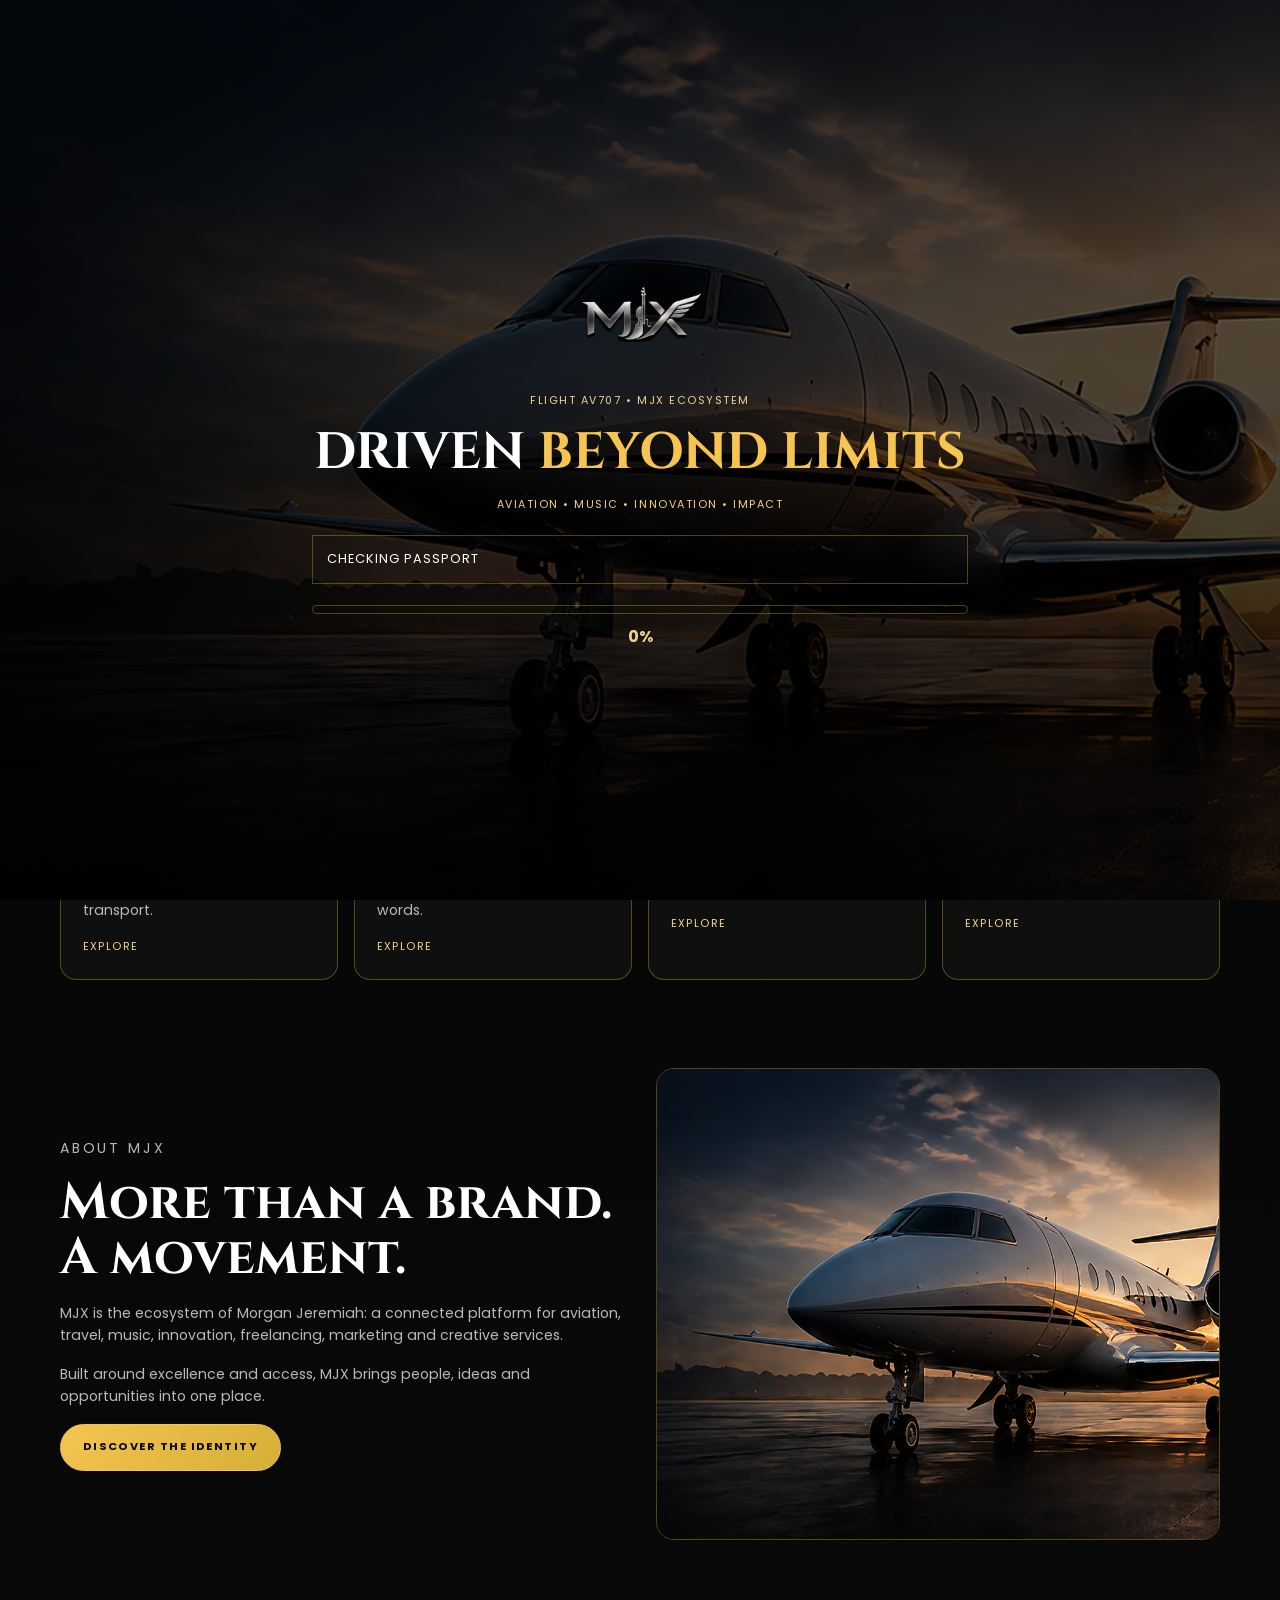
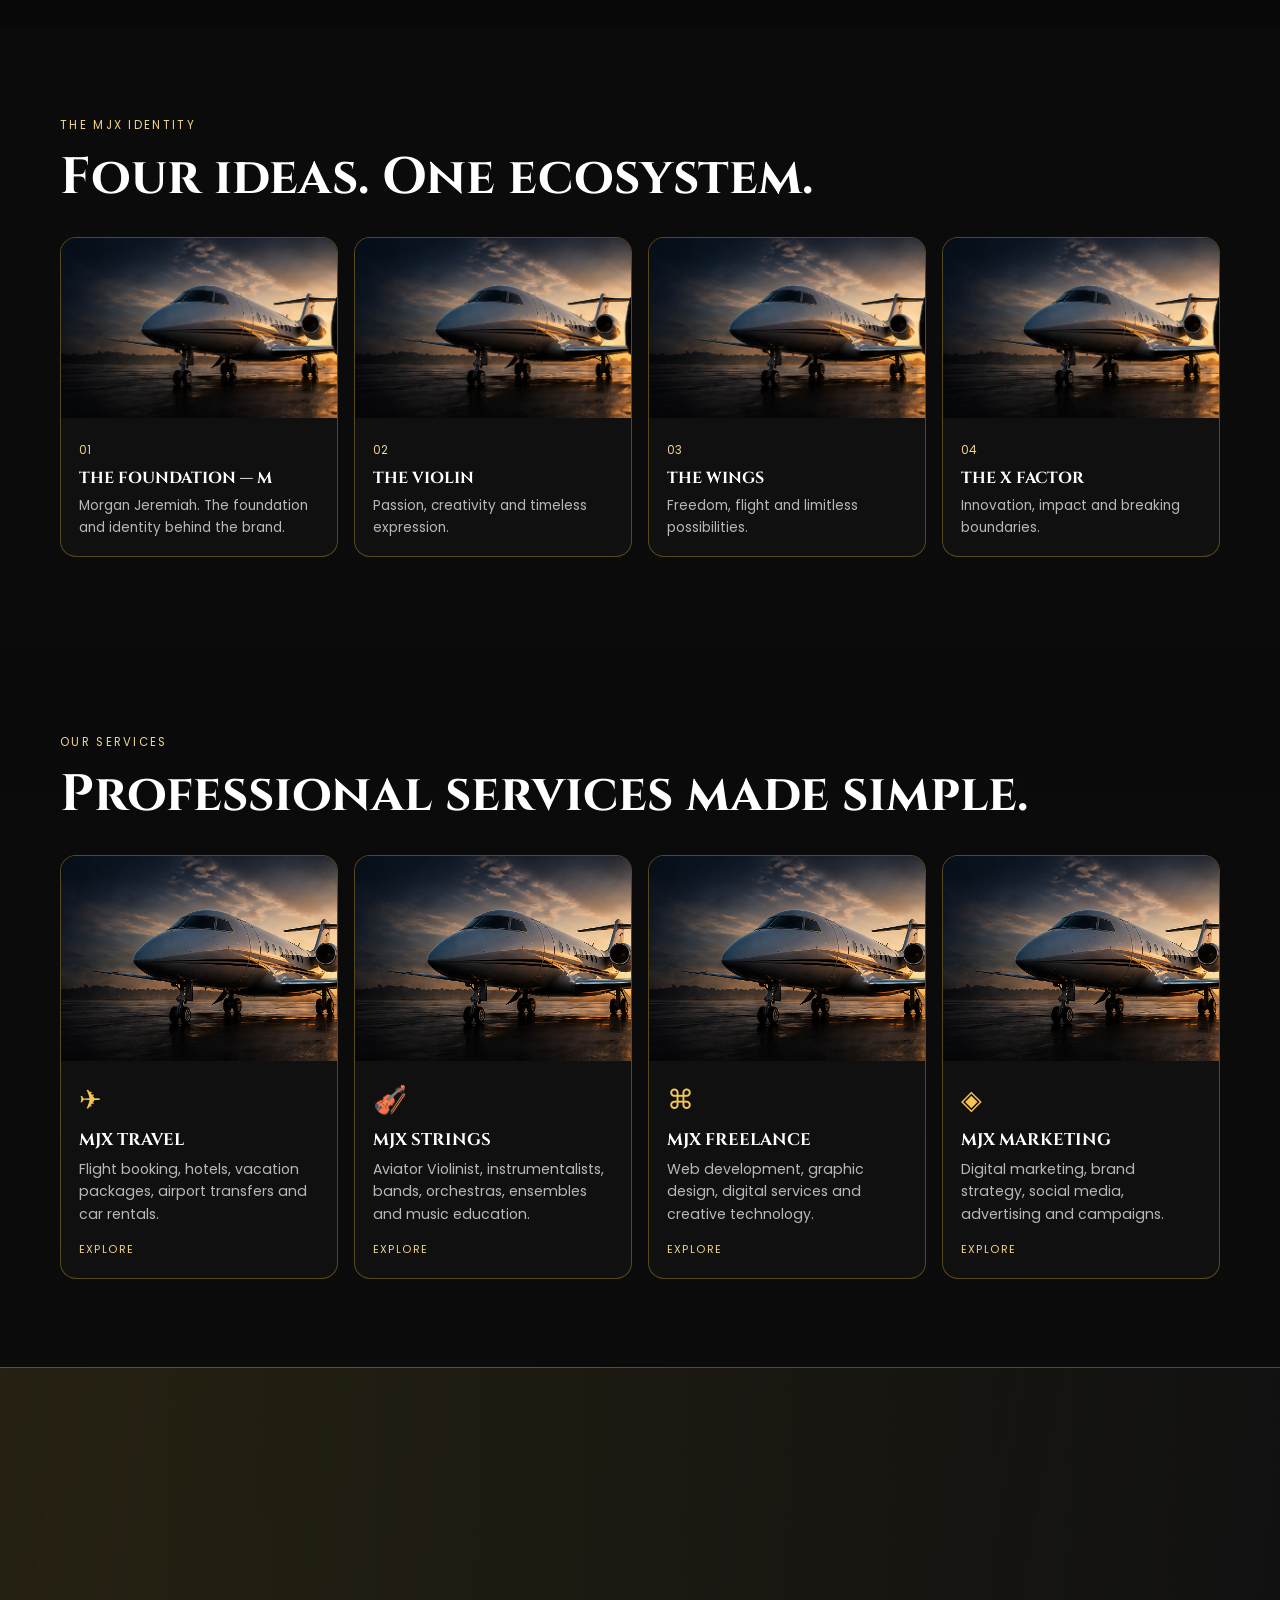
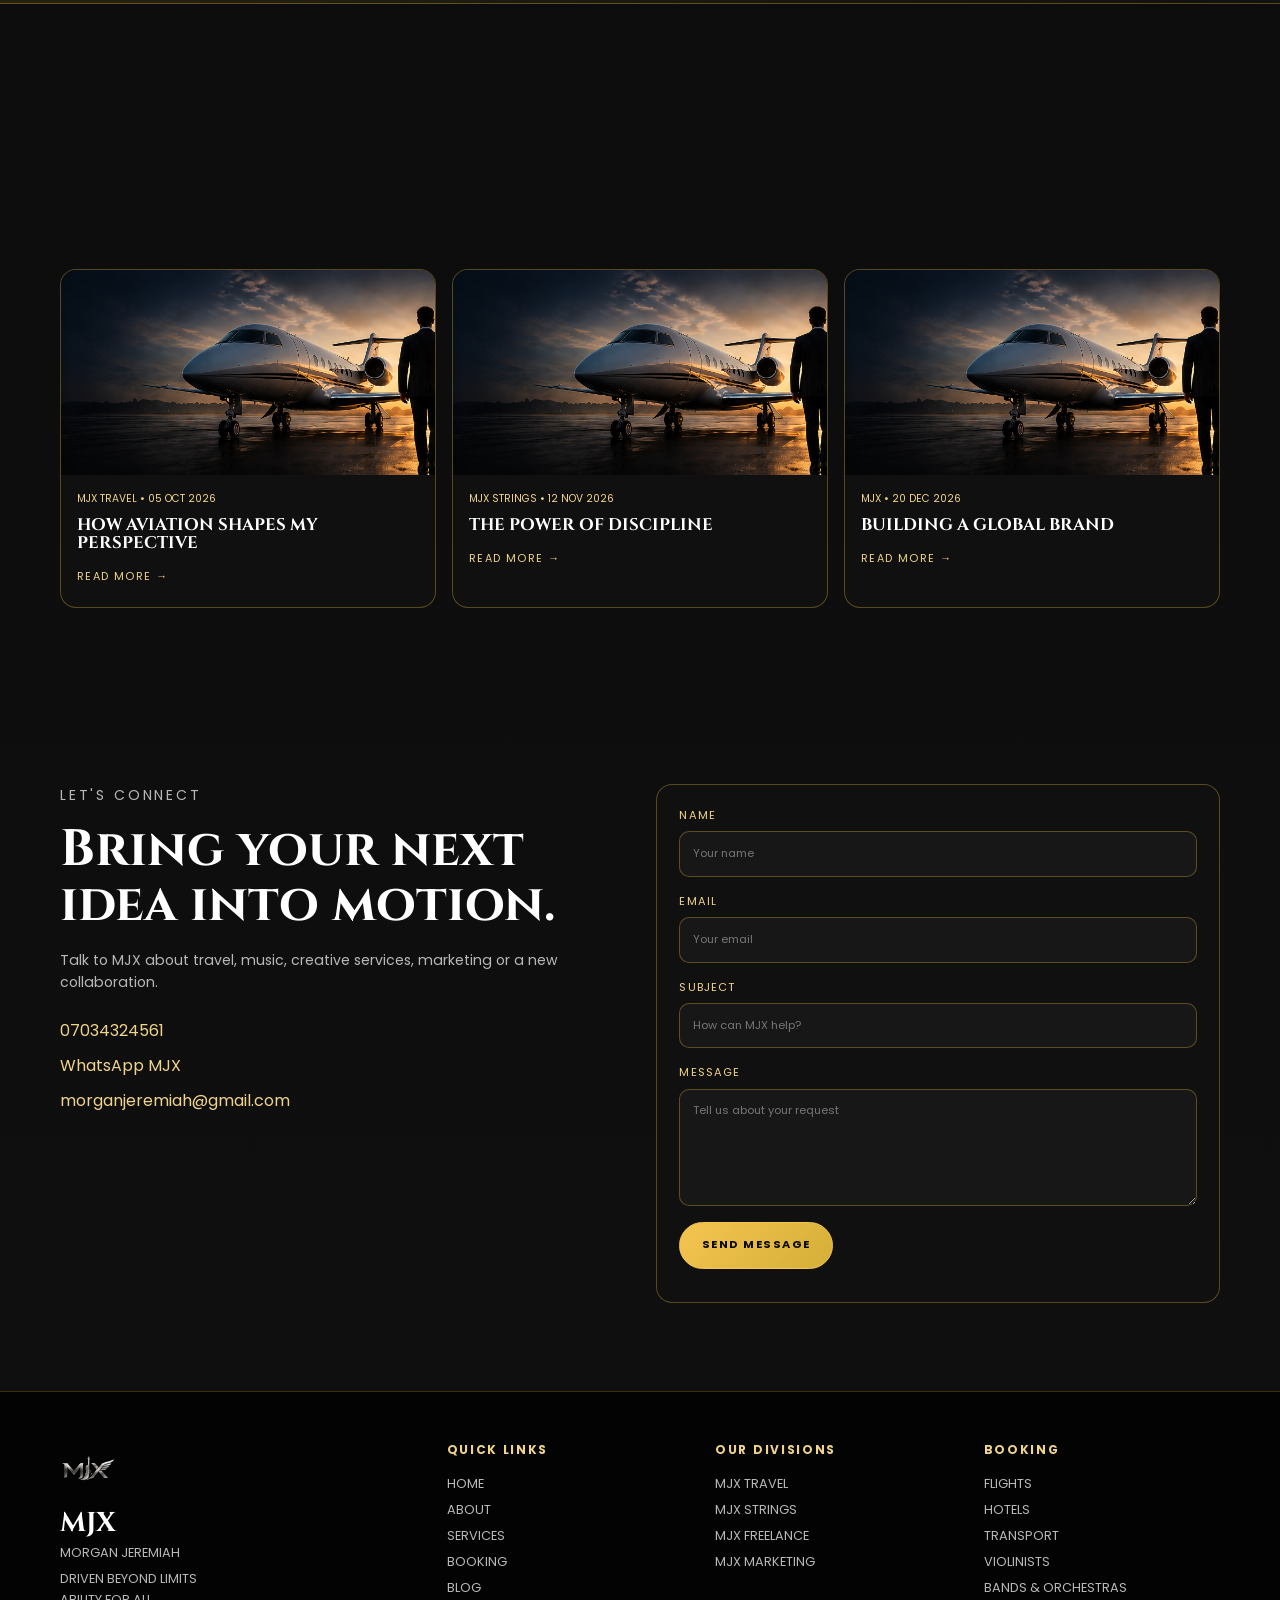
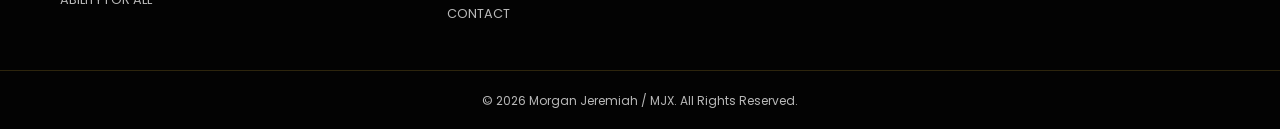
==== commit e072b76c: "added the responsiveness" ====
--- a/index.html
+++ b/index.html
@@ -3,464 +3,109 @@
   <head>
     <meta charset="UTF-8" />
     <meta name="viewport" content="width=device-width, initial-scale=1.0" />
-    <meta
-      name="description"
-      content="Aviator Violinist — professional violin performances for weddings, birthdays, church programs, corporate events, proposals and special occasions in Nigeria."
-    />
-    <meta property="og:title" content="Aviator Violinist | Morgan Jeremiah" />
-    <meta
-      property="og:description"
-      content="Professional violinist, aviation enthusiast, and creative professional delivering elegant live performances and memorable experiences."
-    />
+    <meta name="description" content="MJX is a global ecosystem of excellence across aviation, travel, music, innovation, freelancing and marketing." />
+    <meta property="og:title" content="MJX | Morgan Jeremiah" />
+    <meta property="og:description" content="Driven Beyond Limits. Ability for All." />
     <meta property="og:type" content="website" />
-    <meta name="twitter:card" content="summary_large_image" />
-    <title>Aviator Violinist | Morgan Jeremiah</title>
+    <title>MJX | Morgan Jeremiah</title>
     <link rel="icon" type="image/png" href="assets/images/favicon.png" />
     <link rel="preconnect" href="https://fonts.googleapis.com" />
     <link rel="preconnect" href="https://fonts.gstatic.com" crossorigin />
-    <link
-      href="https://fonts.googleapis.com/css2?family=Cinzel:wght@400;500;600;700&family=Cormorant+Garamond:wght@500;600;700&family=Montserrat:wght@400;500;600;700&family=Poppins:wght@300;400;500;600;700&display=swap"
-      rel="stylesheet"
-    />
-    <link rel="stylesheet" href="css/mjx.css" />
+    <link href="https://fonts.googleapis.com/css2?family=Cinzel:wght@500;600;700&family=Montserrat:wght@400;500;600;700&family=Poppins:wght@300;400;500;600;700&display=swap" rel="stylesheet" />
+    <link rel="stylesheet" href="css/ecosystem.css" />
+    <link rel="stylesheet" href="css/platform.css" />
   </head>
   <body>
-    <div class="preloader" id="preloader" aria-live="polite" aria-label="Loading page">
-      <div class="preloader__sky"></div>
-      <div class="preloader__stars"></div>
-      <div class="preloader__ring"></div>
-
-      <div class="preloader__logo-wrap">
-        <img class="preloader__logo" src="assets/images/logo.png" alt="Aviator Violinist logo" />
-        <h1>AVIATOR <span>VIOLINIST</span></h1>
-        <p>Professional Violinist • Aviation Enthusiast • Creative Professional</p>
-      </div>
-
-      <div class="preloader__flight-board">
-        <div class="flight-board__header">
-          <span>FLIGHT AV707</span>
-          <span>DESTINATION</span>
-          <span>PORTFOLIO EXPERIENCE</span>
-        </div>
-        <div id="loading-message" class="flight-board__message">Checking Passport</div>
-      </div>
-
-      <div class="preloader__progress-wrap">
-        <div class="preloader__progress-bar">
-          <span id="progress-fill"></span>
-        </div>
-        <div id="loader-percent" class="preloader__percent">0%</div>
+    <div class="preloader" id="preloader" aria-live="polite">
+      <div class="preloader__backdrop"></div>
+      <div class="preloader__inner">
+        <img src="assets/images/logo.png" alt="MJX logo" class="preloader__logo" />
+        <p class="preloader__kicker">FLIGHT AV707 • MJX ECOSYSTEM</p>
+        <h1>DRIVEN <span>BEYOND LIMITS</span></h1>
+        <p class="preloader__sub">AVIATION • MUSIC • INNOVATION • IMPACT</p>
+        <div class="flight-checklist" id="flight-checklist">Checking Passport</div>
+        <div class="progress"><span id="progress-fill"></span></div>
+        <strong id="progress-value">0%</strong>
       </div>
     </div>
 
-    <div class="site-shell" id="site-shell">
-      <header class="site-header">
-        <div class="container navbar">
-          <a class="brand" href="#home" aria-label="Aviator Violinist home">
-            <img class="logo" src="assets/images/logo.png" alt="Aviator Violinist logo" />
-            <div class="brand-copy">
-              <strong>AVIATOR VIOLINIST</strong>
-              <span>Morgan Jeremiah</span>
-            </div>
-          </a>
+    <header class="site-header">
+      <div class="container navbar">
+        <a class="brand" href="#home" aria-label="MJX home">
+          <img src="assets/images/logo.png" alt="MJX logo" />
+          <span><b>MJX</b><small>MORGAN JEREMIAH</small></span>
+        </a>
+        <button class="menu-toggle" type="button" aria-label="Open navigation"><i></i><i></i><i></i></button>
+        <nav class="nav-links" aria-label="Primary navigation">
+          <a class="active" href="#home">HOME</a>
+          <a href="#about">ABOUT</a>
+          <a href="#services">SERVICES</a>
+          <a href="booking.html">BOOKING</a>
+          <a href="#blog">BLOG</a>
+          <a href="#contact">CONTACT</a>
+          <a class="login" href="#contact">LOGIN</a>
+        </nav>
+      </div>
+    </header>
 
-          <button class="menu-toggle" type="button" aria-label="Open menu">
-            <span></span>
-            <span></span>
-            <span></span>
-          </button>
+    <main>
+      <section class="hero" id="home">
+        <div class="container hero-content reveal">
+          <p class="eyebrow">MORGAN JEREMIAH</p>
+          <h1>MJX</h1>
+          <h2>DRIVEN BEYOND LIMITS</h2>
+          <p class="hero-ability">ABILITY FOR ALL</p>
+          <p class="hero-copy">A global ecosystem of excellence across aviation, travel, music, innovation, freelancing and marketing.</p>
+          <div class="actions"><a class="button button-gold" href="#services">EXPLORE MJX</a><a class="button button-outline" href="booking.html">BOOK WITH MJX</a></div>
+        </div>
+      </section>
 
-          <nav class="nav-links" aria-label="Main navigation">
-            <a href="#home" class="is-active">HOME</a>
-            <a href="#about">ABOUT</a>
-            <a href="#services">SERVICES</a>
-            <a href="#blog">BLOG</a>
-            <a href="#contact">CONTACT</a>
-            <a class="nav-login" href="#contact">LOGIN</a>
-            <button class="nav-menu" type="button" aria-label="Open menu">MENU</button>
-          </nav>
+      <section class="division-strip" aria-label="MJX divisions">
+        <div class="container division-grid">
+          <article class="division-card reveal"><span class="division-icon">✈</span><h3>MJX TRAVEL</h3><p>Travel beyond borders with connected flights, hotels and transport.</p><a href="booking.html#travel">EXPLORE</a></article>
+          <article class="division-card reveal"><span class="division-icon">🎻</span><h3>MJX STRINGS</h3><p>Music, performance and creative expression beyond words.</p><a href="aviator-violinist.html">EXPLORE</a></article>
+          <article class="division-card reveal"><span class="division-icon">⌘</span><h3>MJX FREELANCE</h3><p>Digital and creative services for ideas that need momentum.</p><a href="#services">EXPLORE</a></article>
+          <article class="division-card reveal"><span class="division-icon">◈</span><h3>MJX MARKETING</h3><p>Brand, social and campaign strategy built for growth.</p><a href="#services">EXPLORE</a></article>
         </div>
-      </header>
+      </section>
 
-      <main>
-        <section class="hero" id="home">
-          <div class="container hero-content reveal">
-            <div class="hero-copy">
-              <p class="eyebrow">Professional Violinist • Aviation Enthusiast • Creative Professional</p>
-              <h1>AVIATOR <span>VIOLINIST</span></h1>
-              <p class="hero-sub">Elevating Events Through Music. Creating Moments That Last.</p>
-              <div class="hero-actions">
-                <a class="btn btn-primary" href="https://wa.me/2347034324561" target="_blank" rel="noreferrer">BOOK NOW</a>
-                <a class="btn btn-secondary" href="#about">EXPLORE</a>
-              </div>
-            </div>
-          </div>
-        </section>
+      <section class="section about-section" id="about">
+        <div class="container split-layout">
+          <div class="section-copy reveal"><p class="eyebrow">ABOUT MJX</p><h2>More than a brand. A movement.</h2><p>MJX is the ecosystem of Morgan Jeremiah: a connected platform for aviation, travel, music, innovation, freelancing, marketing and creative services.</p><p>Built around excellence and access, MJX brings people, ideas and opportunities into one place.</p><a class="button button-gold" href="#symbolism">DISCOVER THE IDENTITY</a></div>
+          <div class="about-image reveal"><img src="assets/images/about.jpg" alt="MJX aviation and creative ecosystem" /></div>
+        </div>
+      </section>
 
-        <section class="feature-strip">
-          <div class="container feature-grid">
-            <article class="feature-card reveal">
-              <div class="feature-icon">🎻</div>
-              <h3>LIVE PERFORMANCES</h3>
-              <p>Elegant violin performances for weddings, celebrations and special occasions.</p>
-            </article>
-            <article class="feature-card reveal">
-              <div class="feature-icon">🎶</div>
-              <h3>MUSIC EDUCATION</h3>
-              <p>Violin lessons, coaching, workshops and musical development.</p>
-            </article>
-            <article class="feature-card reveal">
-              <div class="feature-icon">✦</div>
-              <h3>EVENT ENTERTAINMENT</h3>
-              <p>Professional violin entertainment for private and corporate events.</p>
-            </article>
-            <article class="feature-card reveal">
-              <div class="feature-icon">✈</div>
-              <h3>SPECIAL OCCASIONS</h3>
-              <p>Memorable performances for proposals, birthdays, church programs and celebrations.</p>
-            </article>
-          </div>
-        </section>
+      <section class="section symbolism" id="symbolism">
+        <div class="container"><div class="section-heading reveal"><p class="eyebrow">THE MJX IDENTITY</p><h2>Four ideas. One ecosystem.</h2></div><div class="symbol-grid">
+          <article class="symbol-card reveal"><img src="assets/images/mjx-foundation.jpg" alt="The foundation symbol placeholder" /><div><span>01</span><h3>THE FOUNDATION — M</h3><p>Morgan Jeremiah. The foundation and identity behind the brand.</p></div></article>
+          <article class="symbol-card reveal"><img src="assets/images/mjx-violin.jpg" alt="The violin symbol placeholder" /><div><span>02</span><h3>THE VIOLIN</h3><p>Passion, creativity and timeless expression.</p></div></article>
+          <article class="symbol-card reveal"><img src="assets/images/mjx-wings.jpg" alt="The wings symbol placeholder" /><div><span>03</span><h3>THE WINGS</h3><p>Freedom, flight and limitless possibilities.</p></div></article>
+          <article class="symbol-card reveal"><img src="assets/images/mjx-x-factor.jpg" alt="The X factor symbol placeholder" /><div><span>04</span><h3>THE X FACTOR</h3><p>Innovation, impact and breaking boundaries.</p></div></article>
+        </div></div>
+      </section>
 
-        <section class="section about-section" id="about">
-          <div class="container about-layout">
-            <div class="about-copy reveal">
-              <p class="eyebrow">ABOUT AVIATOR VIOLINIST</p>
-              <h2>The music. The journey. The purpose.</h2>
-              <p>
-                Morgan Jeremiah, professionally known as Aviator Violinist, is a Nigerian violinist and aviation enthusiast passionate about creating memorable experiences through music.
-              </p>
-              <p>
-                He delivers expressive violin performances across gospel, classical, contemporary, worship, pop and other musical styles.
-              </p>
-              <p>
-                His performances are designed to bring elegance, emotion and atmosphere to every occasion.
-              </p>
-              <p>
-                Morgan's journey combines music, creativity, discipline and aviation, creating a unique personal brand built around excellence and continuous growth.
-              </p>
-              <a class="btn btn-primary" href="#contact">READ MY STORY</a>
-            </div>
-            <div class="about-visual reveal">
-              <img src="assets/images/about.jpg" alt="Morgan Jeremiah performing with violin" />
-            </div>
-          </div>
-        </section>
+      <section class="section services-section" id="services">
+        <div class="container"><div class="section-heading reveal"><p class="eyebrow">OUR SERVICES</p><h2>Professional services made simple.</h2></div><div class="service-grid">
+          <article class="service-tile reveal"><img src="assets/images/travel.jpg" alt="MJX Travel" /><div><span>✈</span><h3>MJX TRAVEL</h3><p>Flight booking, hotels, vacation packages, airport transfers and car rentals.</p><a href="booking.html#travel">EXPLORE</a></div></article>
+          <article class="service-tile reveal"><img src="assets/images/aviator-violinist.jpg" alt="MJX Strings and Aviator Violinist" /><div><span>🎻</span><h3>MJX STRINGS</h3><p>Aviator Violinist, instrumentalists, bands, orchestras, ensembles and music education.</p><a href="aviator-violinist.html">EXPLORE</a></div></article>
+          <article class="service-tile reveal"><img src="assets/images/freelance.jpg" alt="MJX Freelance" /><div><span>⌘</span><h3>MJX FREELANCE</h3><p>Web development, graphic design, digital services and creative technology.</p><a href="#contact">EXPLORE</a></div></article>
+          <article class="service-tile reveal"><img src="assets/images/marketing.jpg" alt="MJX Marketing" /><div><span>◈</span><h3>MJX MARKETING</h3><p>Digital marketing, brand strategy, social media, advertising and campaigns.</p><a href="#contact">EXPLORE</a></div></article>
+        </div></div>
+      </section>
 
-        <section class="stats-strip">
-          <div class="container stats-grid">
-            <div class="stat-card reveal">
-              <strong class="counter" data-target="10">0</strong>
-              <span>EVENTS</span>
-            </div>
-            <div class="stat-card reveal">
-              <strong class="counter" data-target="100">0</strong>
-              <span>PERFORMANCES</span>
-            </div>
-            <div class="stat-card reveal">
-              <strong class="counter" data-target="50">0</strong>
-              <span>CLIENTS</span>
-            </div>
-            <div class="stat-card reveal">
-              <strong class="counter" data-target="24">0</strong>
-              <span>COMMITMENT</span>
-            </div>
-          </div>
-        </section>
+      <section class="booking-banner"><div class="container banner-content reveal"><div><p class="eyebrow">ONE PLATFORM. MANY POSSIBILITIES.</p><h2>Everything you need, connected in one place.</h2></div><a class="button button-gold" href="booking.html">BOOK WITH MJX</a></div></section>
 
-        <section class="section services-section" id="services">
-          <div class="container">
-            <div class="section-heading reveal">
-              <p class="eyebrow">MY SERVICES</p>
-              <h2>Excellence in every performance.</h2>
-            </div>
+      <section class="section blog-section" id="blog"><div class="container"><div class="section-heading reveal"><p class="eyebrow">LATEST INSIGHTS</p><h2>Ideas, stories and strategies that inspire.</h2></div><div class="blog-grid">
+        <article class="blog-card reveal"><img src="assets/images/blog-1.jpg" alt="Aviation insight" /><p>MJX TRAVEL • 05 OCT 2026</p><h3>HOW AVIATION SHAPES MY PERSPECTIVE</h3><a href="#contact">READ MORE →</a></article>
+        <article class="blog-card reveal"><img src="assets/images/blog-2.jpg" alt="Music and discipline insight" /><p>MJX STRINGS • 12 NOV 2026</p><h3>THE POWER OF DISCIPLINE</h3><a href="aviator-violinist.html#biography">READ MORE →</a></article>
+        <article class="blog-card reveal"><img src="assets/images/blog-3.jpg" alt="Brand building insight" /><p>MJX • 20 DEC 2026</p><h3>BUILDING A GLOBAL BRAND</h3><a href="#contact">READ MORE →</a></article>
+      </div></div></section>
 
-            <div class="services-grid">
-              <article class="service-card reveal">
-                <img src="assets/images/service-1.jpg" alt="Live violin performance" />
-                <div class="service-body">
-                  <div class="service-icon">🎻</div>
-                  <h3>LIVE VIOLIN PERFORMANCE</h3>
-                  <p>Weddings, birthdays, church programs, concerts, corporate events, cocktail hours, vow ceremonies and more.</p>
-                  <a href="#contact" class="service-link">DISCOVER</a>
-                </div>
-              </article>
-              <article class="service-card reveal">
-                <img src="assets/images/service-2.jpg" alt="Private event violin performance" />
-                <div class="service-body">
-                  <div class="service-icon">✦</div>
-                  <h3>PRIVATE EVENTS</h3>
-                  <p>Dinner parties, anniversaries, birthday celebrations, surprises, marriage proposals and private gatherings.</p>
-                  <a href="#contact" class="service-link">DISCOVER</a>
-                </div>
-              </article>
-              <article class="service-card reveal">
-                <img src="assets/images/service-3.jpg" alt="Music recording and studio session" />
-                <div class="service-body">
-                  <div class="service-icon">🎙</div>
-                  <h3>MUSIC RECORDING</h3>
-                  <p>Session playing, overdubbing, jingles, music projects and creative collaborations.</p>
-                  <a href="#contact" class="service-link">DISCOVER</a>
-                </div>
-              </article>
-              <article class="service-card reveal">
-                <img src="assets/images/service-4.jpg" alt="Music education lesson" />
-                <div class="service-body">
-                  <div class="service-icon">🎶</div>
-                  <h3>MUSIC EDUCATION</h3>
-                  <p>Private violin lessons, group classes, workshops and musical coaching.</p>
-                  <a href="#contact" class="service-link">DISCOVER</a>
-                </div>
-              </article>
-            </div>
-          </div>
-        </section>
+      <section class="section contact-section" id="contact"><div class="container contact-layout"><div class="section-copy reveal"><p class="eyebrow">LET'S CONNECT</p><h2>Bring your next idea into motion.</h2><p>Talk to MJX about travel, music, creative services, marketing or a new collaboration.</p><div class="contact-details"><a href="tel:+2347034324561">07034324561</a><a href="https://wa.me/2347034324561" target="_blank" rel="noreferrer">WhatsApp MJX</a><a href="mailto:morganjeremiah@gmail.com">morganjeremiah@gmail.com</a></div></div><form class="contact-form reveal" id="contact-form"><label>Name<input name="name" required placeholder="Your name" /></label><label>Email<input name="email" type="email" required placeholder="Your email" /></label><label>Subject<input name="subject" required placeholder="How can MJX help?" /></label><label>Message<textarea name="message" rows="5" required placeholder="Tell us about your request"></textarea></label><button class="button button-gold" type="submit">SEND MESSAGE</button><p class="form-status" aria-live="polite"></p></form></div></section>
+    </main>
 
-        <section class="section reasons-section">
-          <div class="container">
-            <div class="section-heading reveal">
-              <p class="eyebrow">WHY CHOOSE AVIATOR VIOLINIST?</p>
-              <h2>Crafted to create lasting emotion.</h2>
-            </div>
-            <div class="reasons-grid">
-              <div class="reason-card reveal"><span>01</span><h3>Professional Performance</h3></div>
-              <div class="reason-card reveal"><span>02</span><h3>Elegant Atmosphere</h3></div>
-              <div class="reason-card reveal"><span>03</span><h3>Emotional Connection</h3></div>
-              <div class="reason-card reveal"><span>04</span><h3>Live Entertainment</h3></div>
-              <div class="reason-card reveal"><span>05</span><h3>Special Song Requests</h3></div>
-              <div class="reason-card reveal"><span>06</span><h3>Variety of Musical Styles</h3></div>
-              <div class="reason-card reveal"><span>07</span><h3>Professionalism</h3></div>
-              <div class="reason-card reveal"><span>08</span><h3>Memorable Experiences</h3></div>
-              <div class="reason-card reveal"><span>09</span><h3>Gospel & Worship Ministrations</h3></div>
-            </div>
-          </div>
-        </section>
-
-        <section class="section gallery-section" id="gallery">
-          <div class="container">
-            <div class="section-heading reveal">
-              <p class="eyebrow">MEMORABLE PERFORMANCES</p>
-              <h2>Moments from the stage.</h2>
-            </div>
-            <div class="gallery-grid">
-              <figure class="gallery-item reveal">
-                <img src="assets/images/gallery-1.jpg" alt="Violin performance at a ceremony" data-caption="Elegant performance under warm golden lights." />
-              </figure>
-              <figure class="gallery-item reveal">
-                <img src="assets/images/gallery-2.jpg" alt="Live violin performance during a church program" data-caption="A memorable church performance with emotional depth." />
-              </figure>
-              <figure class="gallery-item reveal">
-                <img src="assets/images/gallery-3.jpg" alt="Violin solo at an event" data-caption="A cinematic musical moment for guests." />
-              </figure>
-              <figure class="gallery-item reveal">
-                <img src="assets/images/gallery-4.jpg" alt="Violinist performing during a private celebration" data-caption="Luxury atmosphere and intimate elegance." />
-              </figure>
-              <figure class="gallery-item reveal">
-                <img src="assets/images/gallery-5.jpg" alt="Classical violin set" data-caption="Classical expression with premium stage presence." />
-              </figure>
-              <figure class="gallery-item reveal">
-                <img src="assets/images/gallery-6.jpg" alt="Violin and event lighting" data-caption="A refined event experience shaped by music." />
-              </figure>
-              <figure class="gallery-item reveal">
-                <img src="assets/images/gallery-7.jpg" alt="Violinist at a special occasion" data-caption="Personalized performance for a meaningful celebration." />
-              </figure>
-              <figure class="gallery-item reveal">
-                <img src="assets/images/gallery-8.jpg" alt="Violin expressively played for audience" data-caption="Moments that stay in the memory long after the event." />
-              </figure>
-              <figure class="gallery-item reveal">
-                <img src="assets/images/gallery-9.jpg" alt="Performance in a live acoustic setting" data-caption="Acoustic elegance and emotional resonance." />
-              </figure>
-              <figure class="gallery-item reveal large">
-                <img src="assets/images/gallery-10.jpg" alt="Aviator Violinist performing on stage" data-caption="A signature performance built on artistry and atmosphere." />
-              </figure>
-            </div>
-          </div>
-        </section>
-
-        <section class="section blog-section" id="blog">
-          <div class="container">
-            <div class="section-heading reveal">
-              <p class="eyebrow">LATEST INSIGHTS</p>
-              <h2>Ideas, stories and experiences.</h2>
-            </div>
-            <div class="blog-grid">
-              <article class="blog-card reveal">
-                <img src="assets/images/blog-1.jpg" alt="Violin on stage" />
-                <div class="blog-body">
-                  <div class="meta-row">
-                    <span>05 OCT 2026</span>
-                    <span>ART</span>
-                  </div>
-                  <h3>THE ART OF THE VIOLIN</h3>
-                  <p>Exploring the beauty, emotion and versatility of violin music.</p>
-                  <a href="#contact" class="read-more">READ MORE</a>
-                </div>
-              </article>
-              <article class="blog-card reveal">
-                <img src="assets/images/blog-2.jpg" alt="Music practice and discipline" />
-                <div class="blog-body">
-                  <div class="meta-row">
-                    <span>12 NOV 2026</span>
-                    <span>DISCIPLINE</span>
-                  </div>
-                  <h3>MUSIC, DISCIPLINE & EXCELLENCE</h3>
-                  <p>How consistency and discipline shape a creative journey.</p>
-                  <a href="#contact" class="read-more">READ MORE</a>
-                </div>
-              </article>
-              <article class="blog-card reveal">
-                <img src="assets/images/blog-3.jpg" alt="Aviation and violin inspiration" />
-                <div class="blog-body">
-                  <div class="meta-row">
-                    <span>20 DEC 2026</span>
-                    <span>JOURNEY</span>
-                  </div>
-                  <h3>FROM AVIATION TO MUSIC</h3>
-                  <p>The journey behind the Aviator Violinist identity.</p>
-                  <a href="#contact" class="read-more">READ MORE</a>
-                </div>
-              </article>
-            </div>
-            <div class="section-action reveal">
-              <a class="btn btn-secondary" href="#contact">VIEW ALL ARTICLES</a>
-            </div>
-          </div>
-        </section>
-
-        <section class="section booking-section">
-          <div class="container booking-box reveal">
-            <div>
-              <p class="eyebrow">BOOKING</p>
-              <h2>READY TO MAKE YOUR EVENT UNFORGETTABLE?</h2>
-            </div>
-            <p>Book Aviator Violinist for your next special occasion and create an experience your guests will remember.</p>
-            <div class="booking-actions">
-              <a class="btn btn-primary" href="https://wa.me/2347034324561" target="_blank" rel="noreferrer">BOOK NOW</a>
-              <a class="btn btn-secondary" href="https://wa.me/2347034324561" target="_blank" rel="noreferrer">WHATSAPP</a>
-            </div>
-          </div>
-        </section>
-
-        <section class="section contact-section" id="contact">
-          <div class="container contact-layout">
-            <div class="contact-copy reveal">
-              <p class="eyebrow">LET'S CONNECT</p>
-              <h2>We're here to collaborate, create and elevate your next experience.</h2>
-              <div class="contact-list">
-                <div class="contact-item">
-                  <span>Email</span>
-                  <a href="mailto:morganjeremiah@gmail.com">morganjeremiah@gmail.com</a>
-                </div>
-                <div class="contact-item">
-                  <span>Phone</span>
-                  <a href="tel:+2347034324561">07034324561</a>
-                </div>
-                <div class="contact-item">
-                  <span>Location</span>
-                  <p>Lagos, Nigeria</p>
-                </div>
-                <div class="contact-item">
-                  <span>Socials</span>
-                  <a href="https://instagram.com/Aviator-Violinist" target="_blank" rel="noreferrer">Instagram: Aviator-Violinist</a>
-                </div>
-              </div>
-            </div>
-
-            <form class="contact-form reveal" id="contactForm" novalidate>
-              <div class="form-row">
-                <label>
-                  <span>Name</span>
-                  <input type="text" name="name" placeholder="Your name" required />
-                </label>
-                <label>
-                  <span>Email</span>
-                  <input type="email" name="email" placeholder="Your email" required />
-                </label>
-              </div>
-              <label>
-                <span>Subject</span>
-                <input type="text" name="subject" placeholder="Event or enquiry" required />
-              </label>
-              <label>
-                <span>Message</span>
-                <textarea name="message" rows="6" placeholder="Tell me about your vision" required></textarea>
-              </label>
-              <button class="btn btn-primary" type="submit">SEND MESSAGE</button>
-              <p class="form-status" aria-live="polite"></p>
-            </form>
-          </div>
-        </section>
-
-        <section class="section social-section">
-          <div class="container social-box reveal">
-            <div class="social-icon">◎</div>
-            <div>
-              <p class="eyebrow">FOLLOW THE JOURNEY</p>
-              <h3>@Aviator-Violinist</h3>
-            </div>
-          </div>
-        </section>
-      </main>
-
-      <footer class="footer">
-        <div class="container footer-grid">
-          <div class="footer-brand">
-            <img src="assets/images/logo.png" alt="Aviator Violinist logo" />
-            <h3>AVIATOR VIOLINIST</h3>
-            <p>Morgan Jeremiah</p>
-          </div>
-          <div>
-            <h4>Quick Links</h4>
-            <ul>
-              <li><a href="#home">HOME</a></li>
-              <li><a href="#about">ABOUT</a></li>
-              <li><a href="#services">SERVICES</a></li>
-              <li><a href="#blog">BLOG</a></li>
-              <li><a href="#contact">CONTACT</a></li>
-            </ul>
-          </div>
-          <div>
-            <h4>Services</h4>
-            <ul>
-              <li>LIVE PERFORMANCES</li>
-              <li>PRIVATE EVENTS</li>
-              <li>MUSIC EDUCATION</li>
-              <li>RECORDING</li>
-            </ul>
-          </div>
-          <div>
-            <h4>Legal</h4>
-            <ul>
-              <li>PRIVACY POLICY</li>
-              <li>TERMS OF SERVICE</li>
-              <li>BOOKING POLICY</li>
-            </ul>
-          </div>
-          <div class="newsletter-box">
-            <h4>Stay updated with the latest from Aviator Violinist.</h4>
-            <div class="newsletter-form">
-              <input type="email" aria-label="Email address" placeholder="Enter your email" />
-              <button type="button" class="btn btn-primary">SUBSCRIBE</button>
-            </div>
-          </div>
-        </div>
-        <div class="container footer-bottom">
-          <p>© 2026 Morgan Jeremiah. All Rights Reserved.</p>
-        </div>
-      </footer>
-    </div>
-
-    <div class="lightbox" id="lightbox" aria-hidden="true">
-      <button class="lightbox__close" type="button" aria-label="Close gallery">×</button>
-      <button class="lightbox__nav lightbox__prev" type="button" aria-label="Previous image">‹</button>
-      <div class="lightbox__content">
-        <img id="lightbox-image" src="" alt="Expanded gallery item" />
-        <p id="lightbox-caption"></p>
-      </div>
-      <button class="lightbox__nav lightbox__next" type="button" aria-label="Next image">›</button>
-    </div>
-
+    <footer class="site-footer"><div class="container footer-grid"><div><img src="assets/images/logo.png" alt="MJX logo" class="footer-logo" /><h3>MJX</h3><p>MORGAN JEREMIAH</p><p>DRIVEN BEYOND LIMITS<br />ABILITY FOR ALL</p></div><div><h4>QUICK LINKS</h4><a href="#home">HOME</a><a href="#about">ABOUT</a><a href="#services">SERVICES</a><a href="booking.html">BOOKING</a><a href="#blog">BLOG</a><a href="#contact">CONTACT</a></div><div><h4>OUR DIVISIONS</h4><a href="booking.html#travel">MJX TRAVEL</a><a href="aviator-violinist.html">MJX STRINGS</a><a href="#services">MJX FREELANCE</a><a href="#services">MJX MARKETING</a></div><div><h4>BOOKING</h4><a href="booking.html#travel">FLIGHTS</a><a href="booking.html#travel">HOTELS</a><a href="booking.html#travel">TRANSPORT</a><a href="aviator-violinist.html">VIOLINISTS</a><a href="booking.html#music">BANDS & ORCHESTRAS</a></div></div><div class="footer-bottom">© 2026 Morgan Jeremiah / MJX. All Rights Reserved.</div></footer>
     <script src="script.js"></script>
   </body>
 </html>
-
--- a/css/ecosystem.css
+++ b/css/ecosystem.css
@@ -0,0 +1 @@
+:root{--bg:#050505;--bg2:#0b0b0b;--card:#111;--gold:#d4af37;--bright:#f5c451;--soft:#f0d38c;--text:#fff;--muted:#b8b8b8;--line:rgba(212,175,55,.36)}*{box-sizing:border-box;margin:0;padding:0}html{scroll-behavior:smooth}body{background:linear-gradient(180deg,#050505,#101010);color:var(--text);font-family:Poppins,sans-serif;line-height:1.6;overflow-x:hidden}body:before{content:"";position:fixed;inset:0;background-image:linear-gradient(rgba(255,255,255,.018) 1px,transparent 1px),linear-gradient(90deg,rgba(255,255,255,.018) 1px,transparent 1px);background-size:26px 26px;pointer-events:none}img{display:block;max-width:100%}a{color:inherit;text-decoration:none}button,input,textarea{font:inherit}.container{width:min(1160px,calc(100% - 2rem));margin:auto}.section{padding:5.5rem 0}.eyebrow{color:var(--soft);font-size:.72rem;letter-spacing:.2em;text-transform:uppercase;margin-bottom:1rem}h1,h2,h3{font-family:Cinzel,serif;line-height:1.08}.button{display:inline-flex;align-items:center;justify-content:center;border:1px solid var(--line);border-radius:999px;padding:.85rem 1.35rem;font-size:.7rem;letter-spacing:.13em;text-transform:uppercase;transition:.25s}.button:hover,.button:focus-visible{transform:translateY(-2px);box-shadow:0 12px 30px rgba(212,175,55,.16)}.button-gold{background:linear-gradient(135deg,var(--bright),var(--gold));color:#0b0905;border-color:var(--bright);font-weight:700}.button-outline{background:rgba(255,255,255,.03);color:#fff}.site-header{position:sticky;top:0;z-index:20;background:rgba(5,5,5,.82);backdrop-filter:blur(14px);border-bottom:1px solid rgba(212,175,55,.2)}.navbar{min-height:82px;display:flex;align-items:center;justify-content:space-between;gap:1rem}.brand{display:flex;align-items:center;gap:.75rem}.brand img{width:54px;height:54px;object-fit:contain}.brand span{display:flex;flex-direction:column}.brand b{font:700 1rem Cinzel,serif;letter-spacing:.18em}.brand small{color:var(--soft);font-size:.58rem;letter-spacing:.13em}.nav-links{display:flex;align-items:center;gap:1.25rem}.nav-links a{font-size:.68rem;letter-spacing:.13em}.nav-links a:hover,.nav-links .active{color:var(--soft)}.nav-links .login{border:1px solid var(--line);border-radius:999px;padding:.6rem 1rem}.menu-toggle{display:none;background:transparent;border:1px solid var(--line);border-radius:50%;width:44px;height:44px}.menu-toggle i{display:block;width:17px;height:2px;background:#fff;margin:4px auto}.hero{min-height:78vh;display:grid;align-items:center;background:linear-gradient(90deg,rgba(0,0,0,.82),rgba(0,0,0,.34),rgba(0,0,0,.7)),url('../assets/images/hero.jpg') center/cover}.hero-content{padding:6rem 0 5rem}.hero h1{font-size:clamp(5rem,13vw,10rem);color:var(--bright);letter-spacing:.08em}.hero h2{font-size:clamp(1.6rem,3vw,3rem);letter-spacing:.14em}.hero-ability{color:var(--soft);letter-spacing:.35em;margin:1rem 0}.hero-copy{max-width:610px;color:#ddd;margin-bottom:1.6rem}.actions{display:flex;gap:.8rem;flex-wrap:wrap}.division-strip{position:relative;margin-top:-2rem;z-index:2}.division-grid{display:grid;grid-template-columns:repeat(4,1fr);gap:1rem}.division-card,.symbol-card,.service-tile,.blog-card,.contact-form{background:rgba(17,17,17,.9);border:1px solid var(--line);border-radius:16px}.division-card{padding:1.35rem}.division-icon,.service-tile span{color:var(--bright);font-size:1.7rem}.division-card h3,.service-tile h3{font-size:1rem;margin:.55rem 0}.division-card p,.service-tile p,.section-copy p,.blog-card p{color:var(--muted);font-size:.88rem}.division-card a,.service-tile a,.blog-card a{display:inline-block;margin-top:1rem;color:var(--soft);font-size:.68rem;letter-spacing:.13em}.split-layout,.contact-layout{display:grid;grid-template-columns:1fr 1fr;gap:2rem;align-items:center}.section-heading{margin-bottom:2rem}.section-heading h2,.section-copy h2,.contact-layout h2,.banner-content h2{font-size:clamp(2rem,4vw,3.4rem);margin-bottom:1rem}.section-copy p{margin-bottom:1rem}.about-image{border:1px solid var(--line);border-radius:18px;overflow:hidden}.about-image img{width:100%;height:470px;object-fit:cover}.symbolism{background:#0b0b0b}.symbol-grid,.service-grid,.blog-grid{display:grid;grid-template-columns:repeat(4,1fr);gap:1rem}.symbol-card{overflow:hidden}.symbol-card img{height:180px;width:100%;object-fit:cover}.symbol-card div{padding:1.1rem}.symbol-card span{color:var(--soft);font-size:.72rem}.symbol-card h3{font-size:1rem;margin:.5rem 0}.symbol-card p{color:var(--muted);font-size:.85rem}.service-tile{overflow:hidden}.service-tile img,.blog-card img{height:205px;width:100%;object-fit:cover}.service-tile div{padding:1.1rem}.service-tile h3{font-size:1.05rem}.booking-banner{padding:2.3rem 0;background:linear-gradient(100deg,rgba(212,175,55,.13),rgba(255,255,255,.02));border-top:1px solid var(--line);border-bottom:1px solid var(--line)}.banner-content{display:flex;align-items:center;justify-content:space-between;gap:1rem}.banner-content h2{max-width:720px}.blog-grid{grid-template-columns:repeat(3,1fr)}.blog-card{overflow:hidden;padding-bottom:1.2rem}.blog-card p,.blog-card h3,.blog-card a{margin-left:1rem;margin-right:1rem}.blog-card p{color:var(--soft);font-size:.65rem;margin-top:1rem}.blog-card h3{font-size:1.05rem;margin-top:.5rem}.contact-layout{align-items:start}.contact-details{display:grid;gap:.6rem;margin-top:1.5rem}.contact-details a{color:var(--soft)}.contact-form{padding:1.4rem}.contact-form label{display:grid;gap:.4rem;color:var(--soft);font-size:.7rem;letter-spacing:.1em;text-transform:uppercase;margin-bottom:1rem}.contact-form input,.contact-form textarea{border:1px solid var(--line);border-radius:10px;background:rgba(255,255,255,.03);padding:.8rem;color:#fff;outline:none}.contact-form input:focus,.contact-form textarea:focus{outline:2px solid rgba(212,175,55,.6)}.form-status{color:var(--soft);font-size:.8rem;margin-top:.7rem}.site-footer{background:#030303;border-top:1px solid rgba(212,175,55,.25);padding:3rem 0 0}.footer-grid{display:grid;grid-template-columns:1.5fr repeat(3,1fr);gap:2rem;padding-bottom:2.5rem}.footer-logo{width:55px;height:55px;object-fit:contain;margin-bottom:.8rem}.site-footer h3{font-size:1.7rem}.site-footer h4{color:var(--soft);font-size:.75rem;letter-spacing:.14em;margin-bottom:.9rem}.site-footer p,.site-footer a{display:block;color:var(--muted);font-size:.8rem;margin:.35rem 0}.footer-bottom{border-top:1px solid rgba(212,175,55,.2);padding:1.2rem 1rem;text-align:center;color:var(--muted);font-size:.75rem}.preloader{position:fixed;inset:0;z-index:99;display:grid;place-items:center;background:#030303;transition:opacity .7s,visibility .7s}.preloader.hidden{opacity:0;visibility:hidden}.preloader__backdrop{position:absolute;inset:0;background:linear-gradient(rgba(0,0,0,.48),rgba(0,0,0,.8)),url('../assets/images/aircraft.jpg') center/cover;opacity:.8}.preloader__inner{position:relative;width:min(720px,88vw);text-align:center;padding:2rem}.preloader__logo{width:125px;height:125px;object-fit:contain;margin:0 auto 1rem}.preloader__kicker,.preloader__sub{color:var(--soft);font-size:.68rem;letter-spacing:.14em}.preloader h1{font-size:clamp(1.8rem,4vw,3.5rem);margin:1rem 0}.preloader h1 span{color:var(--bright)}.flight-checklist{border:1px solid var(--line);padding:.85rem;text-align:left;margin:1.3rem 0;color:#fff;font-size:.8rem;letter-spacing:.08em;text-transform:uppercase}.progress{height:9px;border:1px solid var(--line);border-radius:999px;overflow:hidden}.progress span{display:block;width:0;height:100%;background:linear-gradient(90deg,var(--soft),var(--bright));transition:width .2s}.preloader strong{display:block;color:var(--soft);margin-top:.6rem}.reveal{opacity:0;transform:translateY(20px);transition:opacity .65s,transform .65s}.reveal.visible{opacity:1;transform:none}@media(max-width:900px){.division-grid,.symbol-grid,.service-grid{grid-template-columns:repeat(2,1fr)}.footer-grid{grid-template-columns:repeat(2,1fr)}}@media(max-width:700px){.menu-toggle{display:block}.nav-links{position:absolute;top:calc(100% + .5rem);left:1rem;right:1rem;display:none;flex-direction:column;align-items:stretch;padding:1rem;background:#0d0d0d;border:1px solid var(--line);border-radius:14px}.nav-links.open{display:flex}.nav-links a{text-align:center;padding:.5rem}.hero{min-height:72vh}.hero h1{font-size:clamp(4rem,22vw,7rem)}.hero-ability{letter-spacing:.18em}.division-grid,.symbol-grid,.service-grid,.blog-grid,.split-layout,.contact-layout,.footer-grid{grid-template-columns:1fr}.banner-content{display:grid}.about-image img{height:320px}.section{padding:4rem 0}}@media(prefers-reduced-motion:reduce){*,*:before,*:after{animation-duration:.01ms!important;transition-duration:.01ms!important}}
--- a/css/platform.css
+++ b/css/platform.css
@@ -0,0 +1 @@
+.booking-grid{display:grid;grid-template-columns:repeat(3,minmax(0,1fr));gap:1rem}.booking-card{overflow:hidden;background:rgba(17,17,17,.9);border:1px solid var(--line);border-radius:16px}.booking-card img{width:100%;height:190px;object-fit:cover}.booking-card>div{padding:1.2rem}.booking-card span{color:var(--bright);font-size:1.6rem}.booking-card h3{font-size:1.05rem;margin:.5rem 0}.booking-card p{color:var(--muted);font-size:.86rem;min-height:3.2rem;margin-bottom:1rem}.booking-card .button{font-size:.61rem;padding:.72rem 1rem}.booking-hero,.profile-hero{min-height:55vh}.profile-service-grid{display:grid;grid-template-columns:repeat(4,minmax(0,1fr));gap:1rem}.profile-service-grid article{padding:1.4rem;border:1px solid var(--line);border-radius:16px;background:rgba(17,17,17,.9)}.profile-service-grid span{color:var(--soft);font-family:Cinzel,serif}.profile-service-grid h3{font-size:1rem;margin:.7rem 0}.profile-service-grid p{color:var(--muted);font-size:.85rem}.gallery-profile{display:grid;grid-template-columns:repeat(3,minmax(0,1fr));gap:1rem}.gallery-profile img{width:100%;height:240px;object-fit:cover;border:1px solid var(--line);border-radius:15px}.contact-form select{border:1px solid var(--line);border-radius:10px;background:#111;color:#fff;padding:.8rem;outline:none}@media(max-width:900px){.booking-grid,.profile-service-grid{grid-template-columns:repeat(2,minmax(0,1fr))}}@media(max-width:700px){.booking-grid,.profile-service-grid,.gallery-profile{grid-template-columns:1fr}}
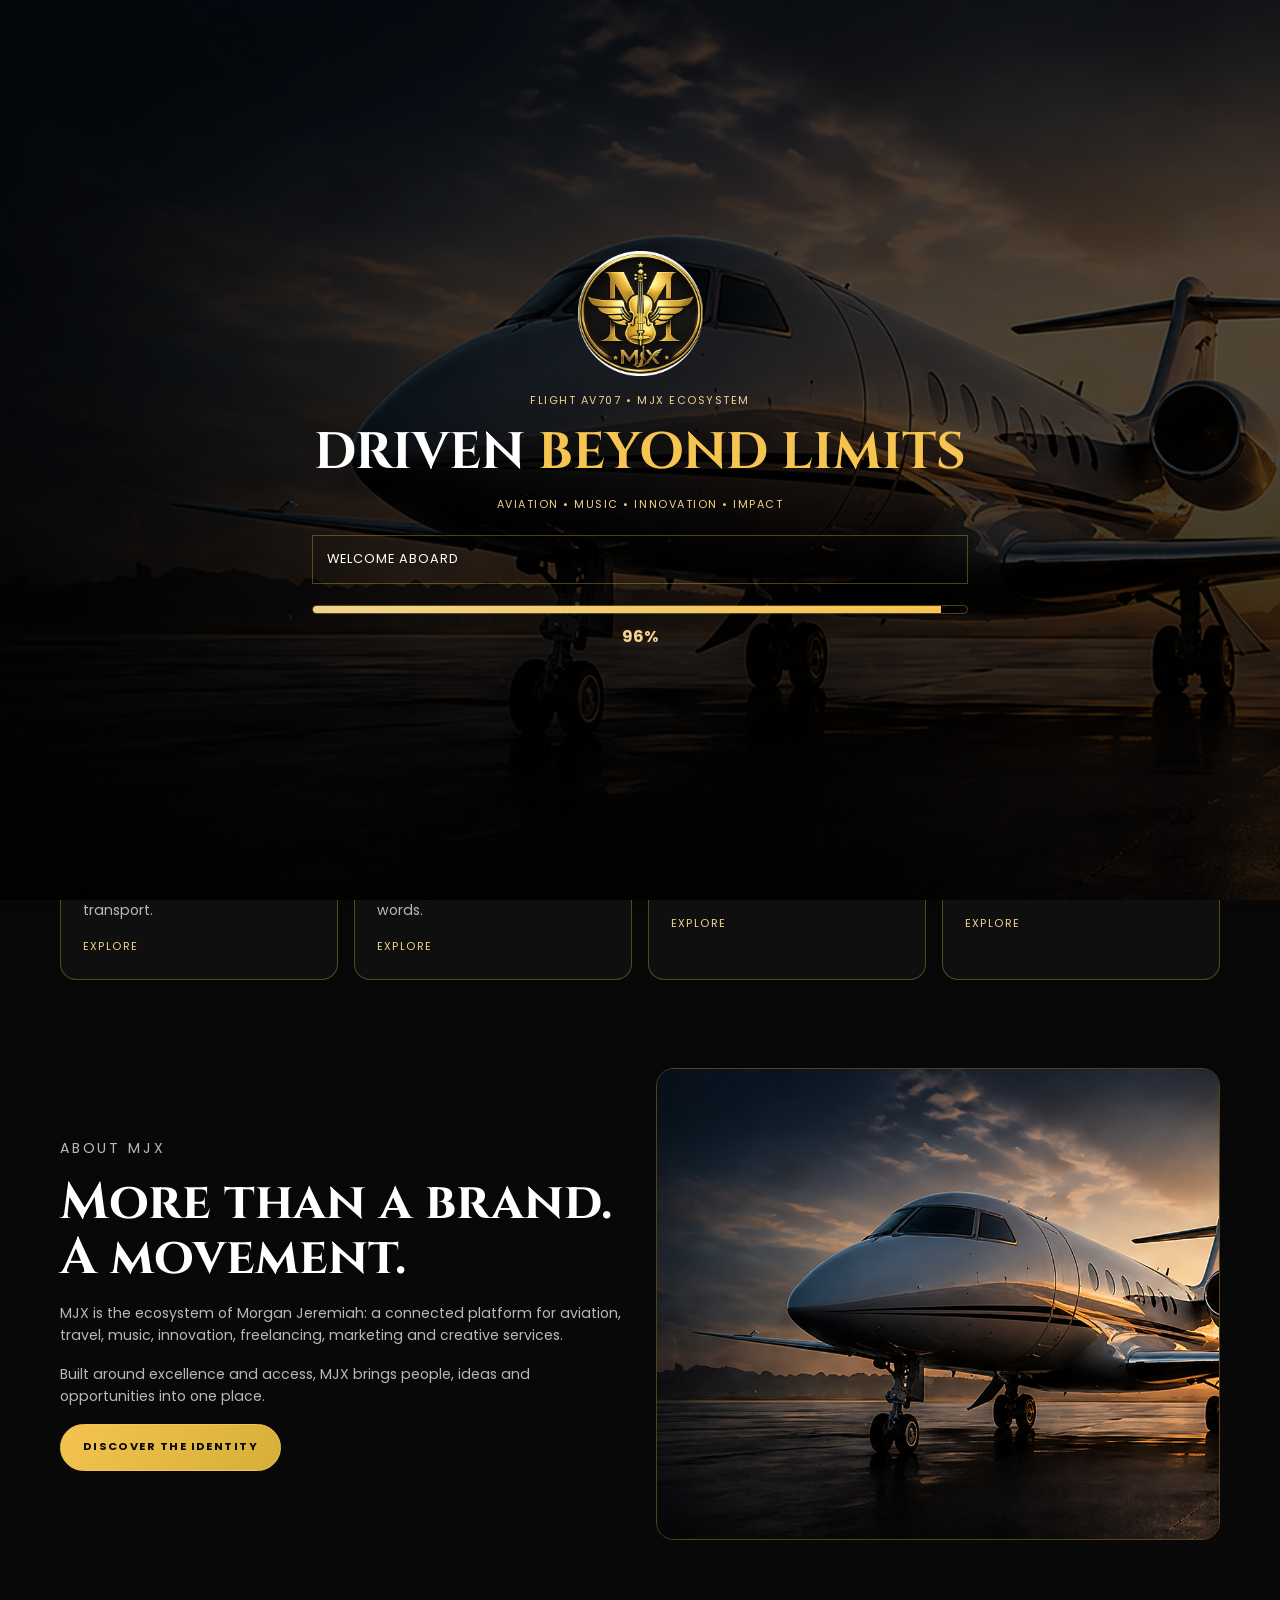
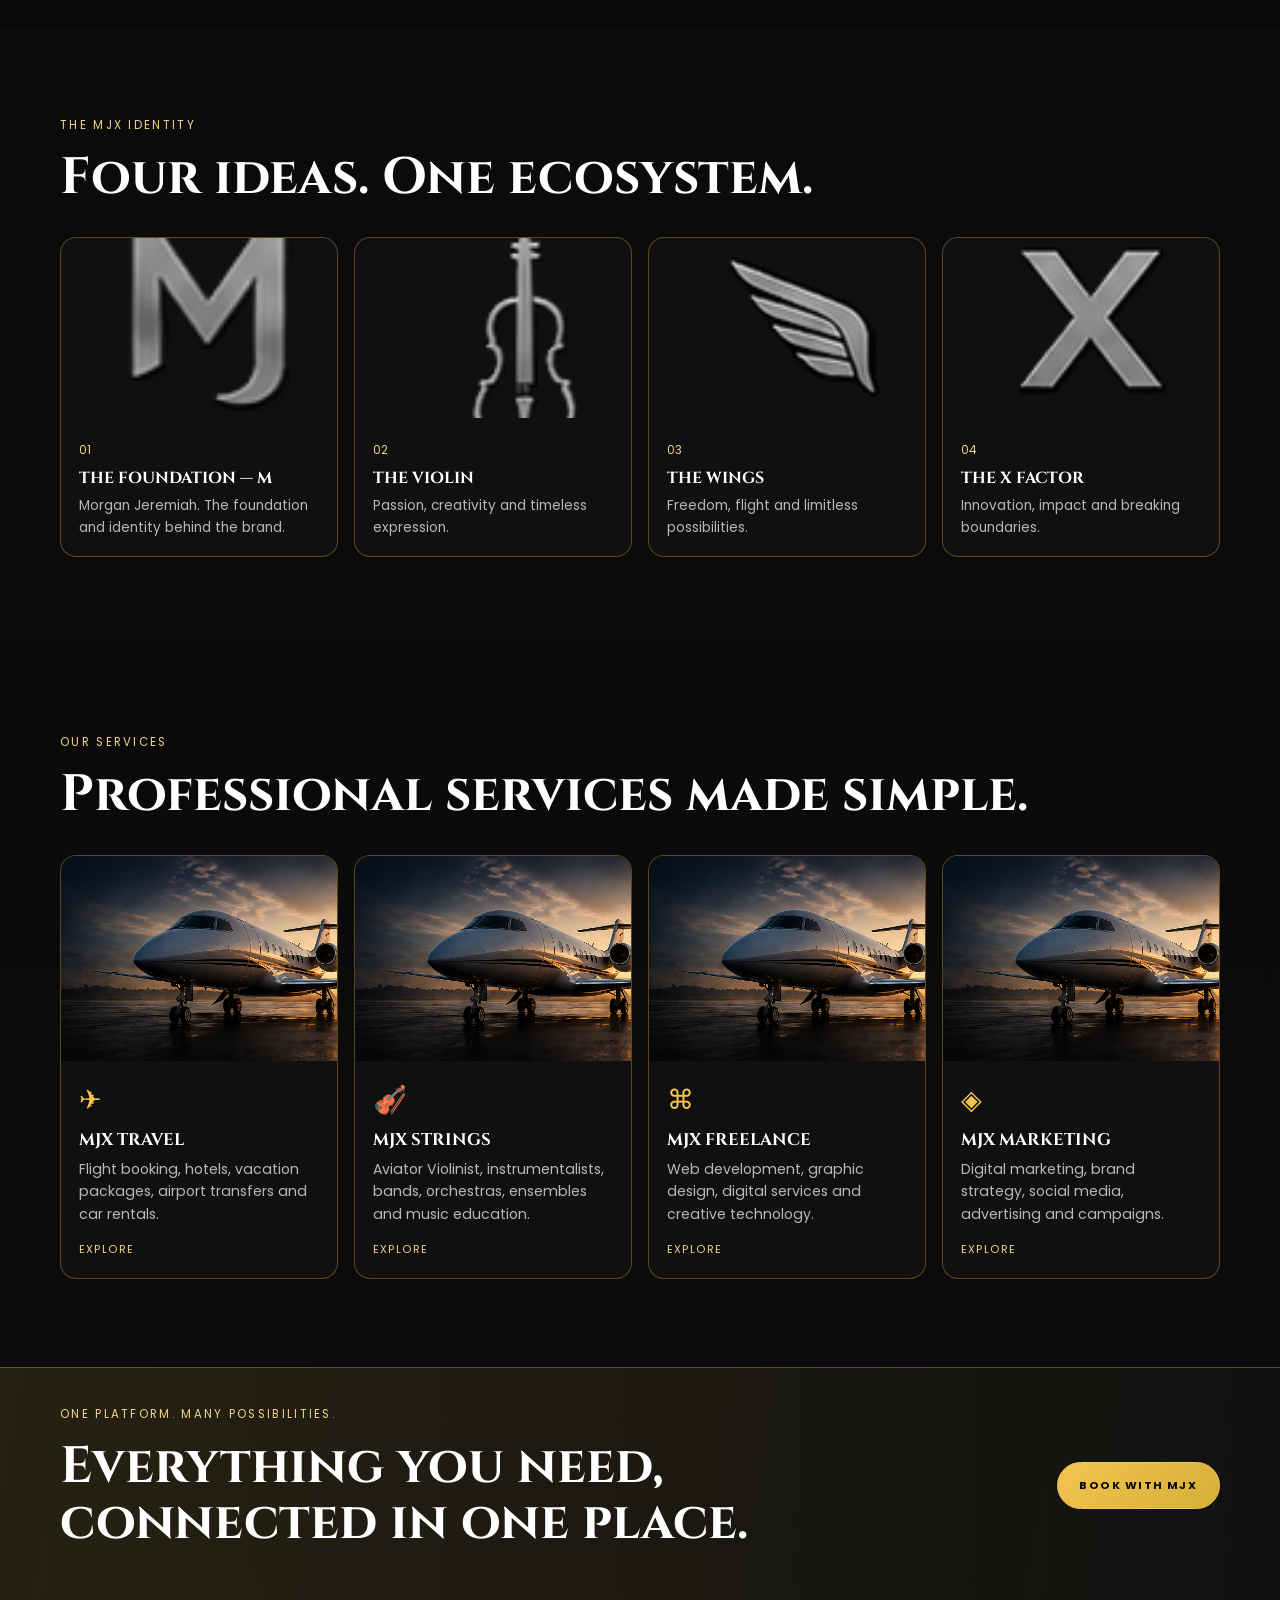
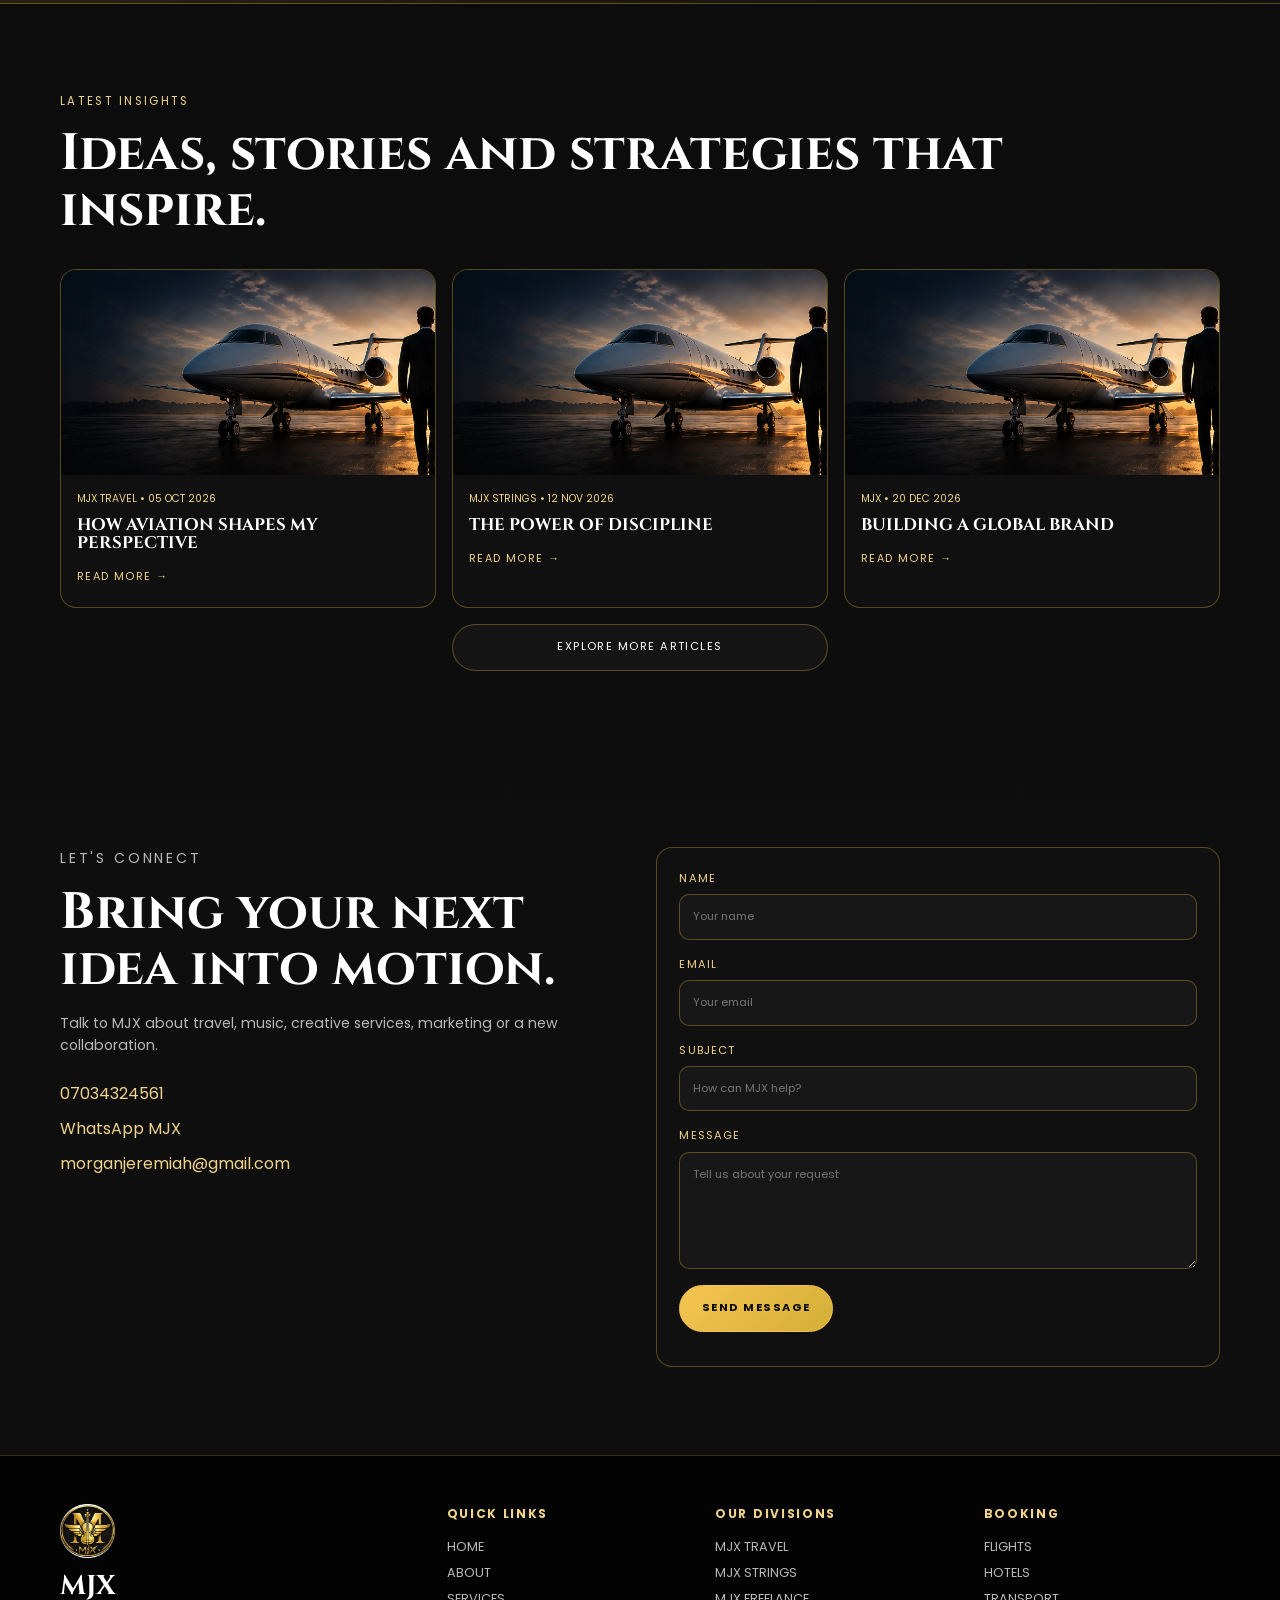
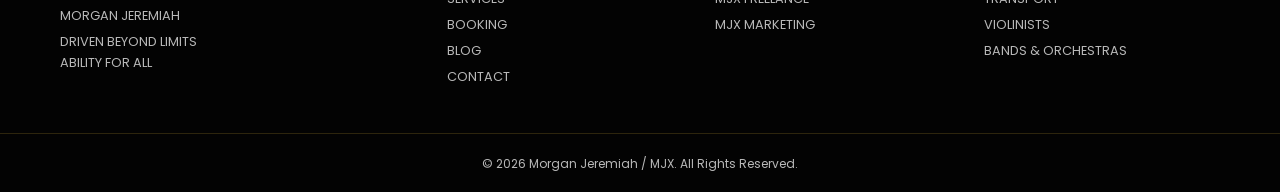
==== commit d50ec027: "added more pages and styled the MJX page" ====
--- a/index.html
+++ b/index.html
@@ -33,7 +33,7 @@
       <div class="container navbar">
         <a class="brand" href="#home" aria-label="MJX home">
           <img src="assets/images/logo.png" alt="MJX logo" />
-          <span><b>MJX</b><small>MORGAN JEREMIAH</small></span>
+          <span><b><img src="./assets/images/mjx.PNG" alt="MJX"></b><small>MORGAN JEREMIAH</small></span>
         </a>
         <button class="menu-toggle" type="button" aria-label="Open navigation"><i></i><i></i><i></i></button>
         <nav class="nav-links" aria-label="Primary navigation">
@@ -52,7 +52,7 @@
       <section class="hero" id="home">
         <div class="container hero-content reveal">
           <p class="eyebrow">MORGAN JEREMIAH</p>
-          <h1>MJX</h1>
+          <h1><img src="./assets/images/MorganX.png" alt="MorganX"></h1>
           <h2>DRIVEN BEYOND LIMITS</h2>
           <p class="hero-ability">ABILITY FOR ALL</p>
           <p class="hero-copy">A global ecosystem of excellence across aviation, travel, music, innovation, freelancing and marketing.</p>
@@ -78,10 +78,10 @@
 
       <section class="section symbolism" id="symbolism">
         <div class="container"><div class="section-heading reveal"><p class="eyebrow">THE MJX IDENTITY</p><h2>Four ideas. One ecosystem.</h2></div><div class="symbol-grid">
-          <article class="symbol-card reveal"><img src="assets/images/mjx-foundation.jpg" alt="The foundation symbol placeholder" /><div><span>01</span><h3>THE FOUNDATION — M</h3><p>Morgan Jeremiah. The foundation and identity behind the brand.</p></div></article>
-          <article class="symbol-card reveal"><img src="assets/images/mjx-violin.jpg" alt="The violin symbol placeholder" /><div><span>02</span><h3>THE VIOLIN</h3><p>Passion, creativity and timeless expression.</p></div></article>
-          <article class="symbol-card reveal"><img src="assets/images/mjx-wings.jpg" alt="The wings symbol placeholder" /><div><span>03</span><h3>THE WINGS</h3><p>Freedom, flight and limitless possibilities.</p></div></article>
-          <article class="symbol-card reveal"><img src="assets/images/mjx-x-factor.jpg" alt="The X factor symbol placeholder" /><div><span>04</span><h3>THE X FACTOR</h3><p>Innovation, impact and breaking boundaries.</p></div></article>
+          <article class="symbol-card reveal"><img src="./assets/images/mjx-foundation.png" alt="The foundation symbol placeholder" /><div><span>01</span><h3>THE FOUNDATION — M</h3><p>Morgan Jeremiah. The foundation and identity behind the brand.</p></div></article>
+          <article class="symbol-card reveal"><img src="./assets/images/mjx-violin.png" alt="The violin symbol placeholder" /><div><span>02</span><h3>THE VIOLIN</h3><p>Passion, creativity and timeless expression.</p></div></article>
+          <article class="symbol-card reveal"><img src="./assets/images/mjx-wings.png" alt="The wings symbol placeholder" /><div><span>03</span><h3>THE WINGS</h3><p>Freedom, flight and limitless possibilities.</p></div></article>
+          <article class="symbol-card reveal"><img src="./assets/images/mjx-x-factor.png" alt="The X factor symbol placeholder" /><div><span>04</span><h3>THE X FACTOR</h3><p>Innovation, impact and breaking boundaries.</p></div></article>
         </div></div>
       </section>
 
@@ -100,6 +100,8 @@
         <article class="blog-card reveal"><img src="assets/images/blog-1.jpg" alt="Aviation insight" /><p>MJX TRAVEL • 05 OCT 2026</p><h3>HOW AVIATION SHAPES MY PERSPECTIVE</h3><a href="#contact">READ MORE →</a></article>
         <article class="blog-card reveal"><img src="assets/images/blog-2.jpg" alt="Music and discipline insight" /><p>MJX STRINGS • 12 NOV 2026</p><h3>THE POWER OF DISCIPLINE</h3><a href="aviator-violinist.html#biography">READ MORE →</a></article>
         <article class="blog-card reveal"><img src="assets/images/blog-3.jpg" alt="Brand building insight" /><p>MJX • 20 DEC 2026</p><h3>BUILDING A GLOBAL BRAND</h3><a href="#contact">READ MORE →</a></article>
+        <div></div>
+        <a class="button button-outline" href="https://substack.com/@aviatorviolinist" target="_blank">Explore More Articles</a>
       </div></div></section>
 
       <section class="section contact-section" id="contact"><div class="container contact-layout"><div class="section-copy reveal"><p class="eyebrow">LET'S CONNECT</p><h2>Bring your next idea into motion.</h2><p>Talk to MJX about travel, music, creative services, marketing or a new collaboration.</p><div class="contact-details"><a href="tel:+2347034324561">07034324561</a><a href="https://wa.me/2347034324561" target="_blank" rel="noreferrer">WhatsApp MJX</a><a href="mailto:morganjeremiah@gmail.com">morganjeremiah@gmail.com</a></div></div><form class="contact-form reveal" id="contact-form"><label>Name<input name="name" required placeholder="Your name" /></label><label>Email<input name="email" type="email" required placeholder="Your email" /></label><label>Subject<input name="subject" required placeholder="How can MJX help?" /></label><label>Message<textarea name="message" rows="5" required placeholder="Tell us about your request"></textarea></label><button class="button button-gold" type="submit">SEND MESSAGE</button><p class="form-status" aria-live="polite"></p></form></div></section>
